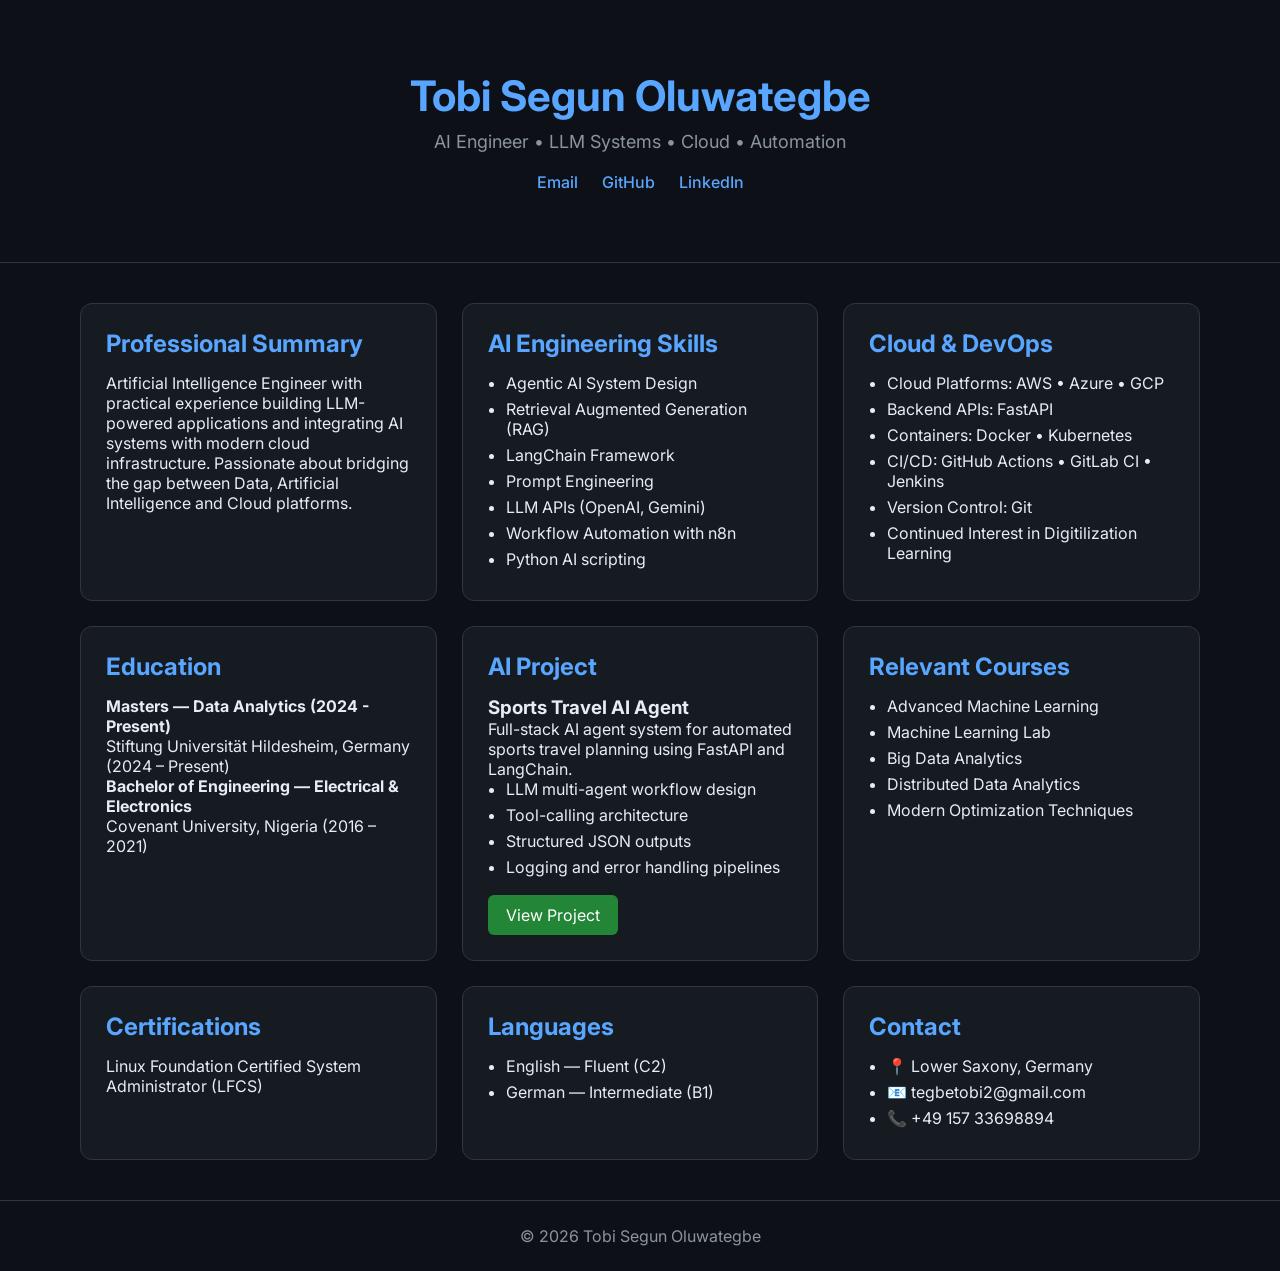
==== index.html @ 1c643de7 "Update index.html" ====
<!DOCTYPE html>
<html lang="en">

<head>
<meta charset="UTF-8">
<meta name="viewport" content="width=device-width, initial-scale=1.0">

<title>Tobi Segun Oluwategbe | AI Engineer</title>

<link rel="stylesheet" href="style.css">

<link href="https://fonts.googleapis.com/css2?family=Inter:wght@300;400;600;700&display=swap" rel="stylesheet">

</head>

<body>

<header class="hero">

<h1>Tobi Segun Oluwategbe</h1>

<p class="subtitle">
AI Engineer • LLM Systems • Cloud • Automation
</p>

<div class="hero-buttons">

<a href="mailto:tegbetobi2@gmail.com">Email</a>

<a href="https://github.com/tegbetobi">GitHub</a>

<a href="https://www.linkedin.com/in/tobi-segun-o-01893b1a3/">LinkedIn</a>

</div>

</header>

<main class="grid">

<section class="card">

<h2>Professional Summary</h2>

<p>
Artificial Intelligence Engineer with practical experience building
LLM-powered applications and integrating AI systems with modern
cloud infrastructure. Passionate about bridging the gap between
Data, Artificial Intelligence and Cloud platforms.
</p>

</section>

<section class="card">

<h2>AI Engineering Skills</h2>

<ul>

<li>Agentic AI System Design</li>

<li>Retrieval Augmented Generation (RAG)</li>

<li>LangChain Framework</li>

<li>Prompt Engineering</li>

<li>LLM APIs (OpenAI, Gemini)</li>

<li>Workflow Automation with n8n</li>

<li>Python AI scripting</li>

</ul>

</section>

<section class="card">

<h2>Cloud & DevOps</h2>

<ul>

<li>Cloud Platforms: AWS • Azure • GCP</li>

<li>Backend APIs: FastAPI</li>

<li>Containers: Docker • Kubernetes</li>

<li>CI/CD: GitHub Actions • GitLab CI • Jenkins</li>

<li>Version Control: Git</li>
  
<li>Continued Interest in Digitilization Learning</li>

</ul>

</section>

<section class="card">

<h2>Education</h2>

<p>

<strong>Masters — Data Analytics (2024 - Present)</strong><br>
Stiftung Universität Hildesheim, Germany (2024 – Present)

</p>

<p>

<strong>Bachelor of Engineering — Electrical & Electronics</strong><br>
Covenant University, Nigeria (2016 – 2021)

</p>

</section>

<section class="card">

<h2>AI Project</h2>

<h3>Sports Travel AI Agent</h3>

<p>

Full-stack AI agent system for automated sports travel planning using
FastAPI and LangChain.

</p>

<ul>

<li>LLM multi-agent workflow design</li>

<li>Tool-calling architecture</li>

<li>Structured JSON outputs</li>

<li>Logging and error handling pipelines</li>

</ul>

<a class="button"
href="https://github.com/tegbetobi/Sports_Travel_AI_Agent">

View Project

</a>

</section>

<section class="card">

<h2>Relevant Courses</h2>

<ul>

<li>Advanced Machine Learning</li>

<li>Machine Learning Lab</li>

<li>Big Data Analytics</li>

<li>Distributed Data Analytics</li>

<li>Modern Optimization Techniques</li>

</ul>

</section>

<section class="card">

<h2>Certifications</h2>

<p>

Linux Foundation Certified System Administrator (LFCS)

</p>

</section>

<section class="card">

<h2>Languages</h2>

<ul>

<li>English — Fluent (C2)</li>

<li>German — Intermediate (B1)</li>

</ul>

</section>

<section class="card">

<h2>Contact</h2>

<ul>

<li>📍 Lower Saxony, Germany</li>

<li>📧 tegbetobi2@gmail.com</li>

<li>📞 +49 157 33698894</li>

</ul>

</section>

</main>

<footer>

<p>© 2026 Tobi Segun Oluwategbe</p>

</footer>

</body>

</html>
---- style.css ----
*{
margin:0;
padding:0;
box-sizing:border-box;
}

body{
font-family:'Inter',sans-serif;
background:#0d1117;
color:#e6edf3;
}

/* HERO */

.hero{
text-align:center;
padding:70px 20px;
border-bottom:1px solid #30363d;
}

.hero h1{
font-size:42px;
color:#58a6ff;
margin-bottom:10px;
}

.subtitle{
color:#8b949e;
font-size:18px;
margin-bottom:20px;
}

.hero-buttons a{
margin:0 10px;
color:#58a6ff;
text-decoration:none;
font-weight:500;
}

/* GRID */

.grid{
display:grid;
grid-template-columns:repeat(auto-fit,minmax(300px,1fr));
gap:25px;
max-width:1200px;
margin:auto;
padding:40px;
}

/* CARDS */

.card{
background:#161b22;
padding:25px;
border-radius:12px;
border:1px solid #30363d;
transition:0.25s;
}

.card:hover{
transform:translateY(-6px);
box-shadow:0 12px 30px rgba(0,0,0,0.45);
}

h2{
color:#58a6ff;
margin-bottom:15px;
}

ul{
margin-left:18px;
}

li{
margin-bottom:6px;
}

/* BUTTON */

.button{
display:inline-block;
margin-top:12px;
padding:10px 18px;
background:#238636;
color:white;
border-radius:6px;
text-decoration:none;
}

.button:hover{
background:#2ea043;
}

footer{
text-align:center;
padding:25px;
border-top:1px solid #30363d;
color:#8b949e;
}
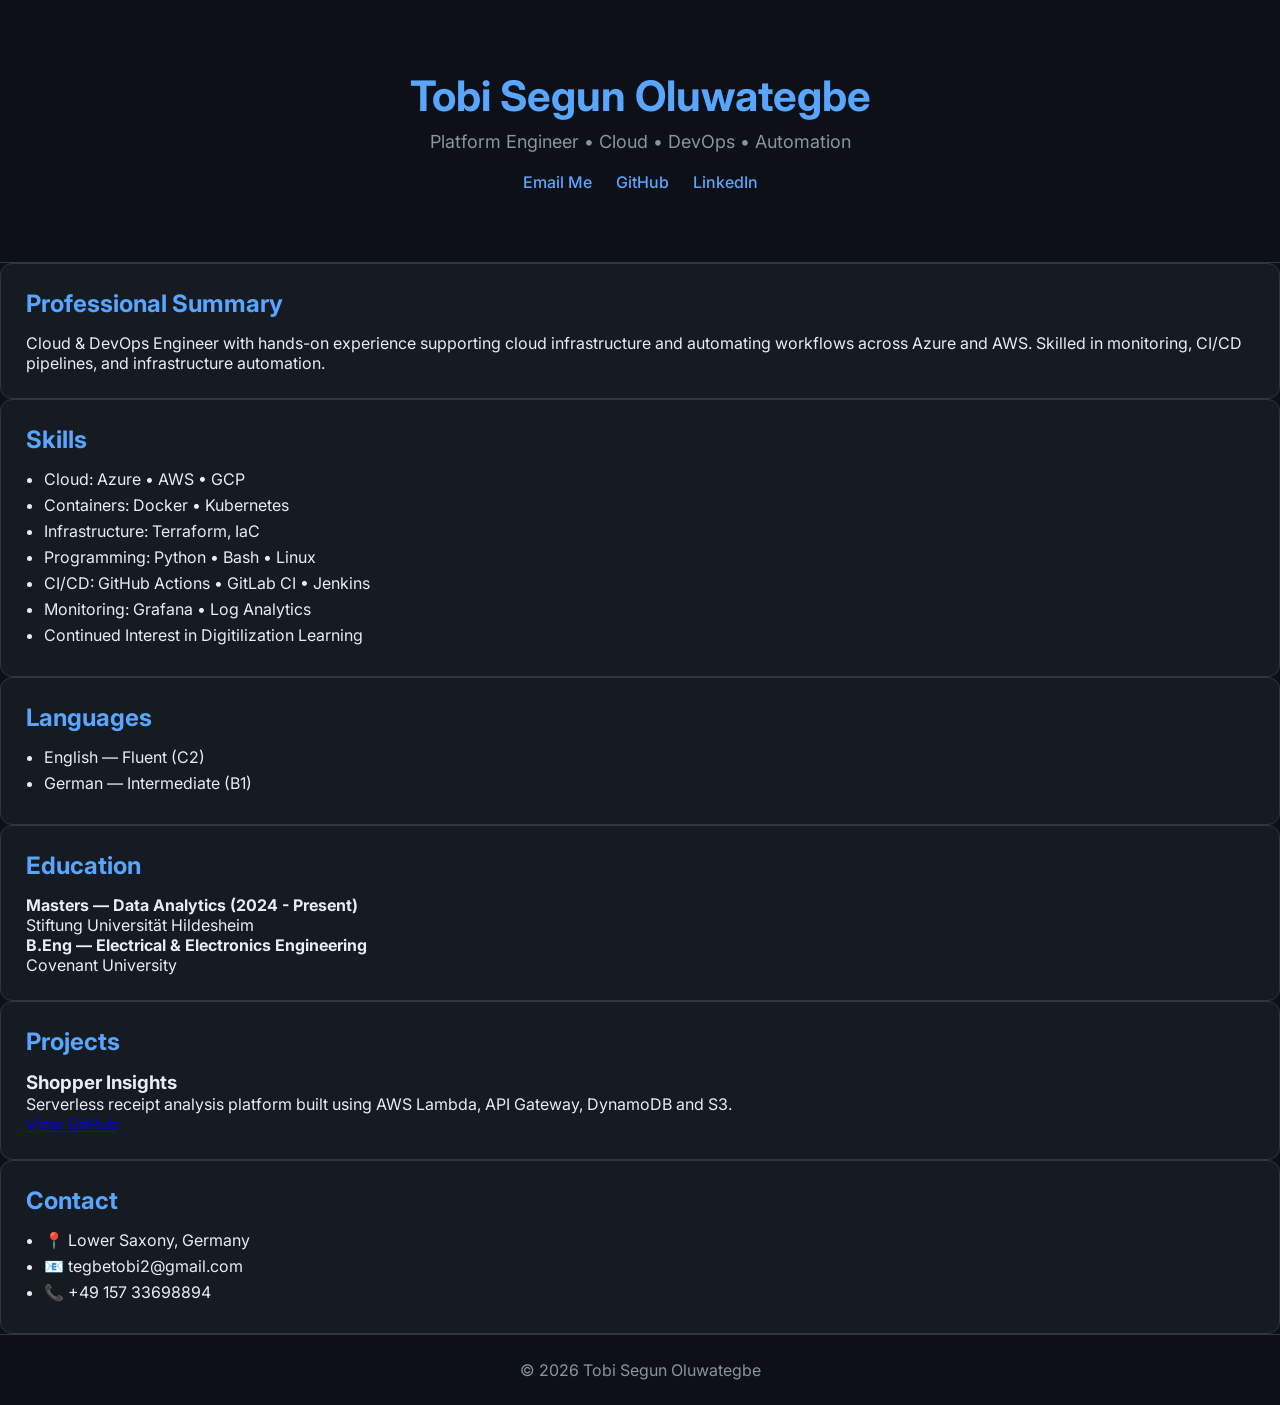
==== commit 247eea91: "Update index.html" ====
--- a/index.html
+++ b/index.html
@@ -4,223 +4,93 @@
 <head>
 <meta charset="UTF-8">
 <meta name="viewport" content="width=device-width, initial-scale=1.0">
+<title>Tobi Segun Oluwategbe | Platform Engineer</title>
 
-<title>Tobi Segun Oluwategbe | AI Engineer</title>
+<!-- Google Font -->
+<link href="https://fonts.googleapis.com/css2?family=Inter:wght@300;400;600;700&display=swap" rel="stylesheet">
 
+<!-- CSS -->
 <link rel="stylesheet" href="style.css">
-
-<link href="https://fonts.googleapis.com/css2?family=Inter:wght@300;400;600;700&display=swap" rel="stylesheet">
 
 </head>
 
 <body>
 
+<!-- HERO SECTION -->
 <header class="hero">
-
-<h1>Tobi Segun Oluwategbe</h1>
-
-<p class="subtitle">
-AI Engineer • LLM Systems • Cloud • Automation
-</p>
-
-<div class="hero-buttons">
-
-<a href="mailto:tegbetobi2@gmail.com">Email</a>
-
-<a href="https://github.com/tegbetobi">GitHub</a>
-
-<a href="https://www.linkedin.com/in/tobi-segun-o-01893b1a3/">LinkedIn</a>
-
-</div>
-
+  <div class="hero-content">
+    <h1>Tobi Segun Oluwategbe</h1>
+    <p class="subtitle">Platform Engineer • Cloud • DevOps • Automation</p>
+    <div class="hero-buttons">
+      <a href="mailto:tegbetobi2@gmail.com" class="btn">Email Me</a>
+      <a href="https://github.com/tegbetobi" class="btn">GitHub</a>
+      <a href="https://www.linkedin.com/in/tobi-segun-o-01893b1a3/" class="btn">LinkedIn</a>
+    </div>
+  </div>
 </header>
 
-<main class="grid">
+<!-- MAIN GRID -->
+<main class="grid-container">
 
-<section class="card">
+  <section class="card">
+    <h2>Professional Summary</h2>
+    <p>
+      Cloud & DevOps Engineer with hands-on experience supporting cloud infrastructure and
+      automating workflows across Azure and AWS. Skilled in monitoring, CI/CD pipelines, and infrastructure automation.
+    </p>
+  </section>
 
-<h2>Professional Summary</h2>
+  <section class="card">
+    <h2>Skills</h2>
+    <ul>
+      <li>Cloud: Azure • AWS • GCP</li>
+      <li>Containers: Docker • Kubernetes</li>
+      <li>Infrastructure: Terraform, IaC</li>
+      <li>Programming: Python • Bash • Linux</li>
+      <li>CI/CD: GitHub Actions • GitLab CI • Jenkins</li>
+      <li>Monitoring: Grafana • Log Analytics</li>
+      <li>Continued Interest in Digitilization Learning</li>
+    </ul>
+  </section>
 
-<p>
-Artificial Intelligence Engineer with practical experience building
-LLM-powered applications and integrating AI systems with modern
-cloud infrastructure. Passionate about bridging the gap between
-Data, Artificial Intelligence and Cloud platforms.
-</p>
+  <section class="card">
+    <h2>Languages</h2>
+    <ul>
+      <li>English — Fluent (C2)</li>
+      <li>German — Intermediate (B1)</li>
+    </ul>
+  </section>
 
-</section>
+  <section class="card">
+    <h2>Education</h2>
+    <p><strong>Masters — Data Analytics (2024 - Present)</strong><br>Stiftung Universität Hildesheim</p>
+    <p><strong>B.Eng — Electrical & Electronics Engineering</strong><br>Covenant University</p>
+  </section>
 
-<section class="card">
+  <section class="card">
+    <h2>Projects</h2>
+    <h3>Shopper Insights</h3>
+    <p>
+      Serverless receipt analysis platform built using AWS Lambda, API Gateway, DynamoDB and S3.
+    </p>
+    <a href="https://github.com/tegbetobi/ShopperInsights" class="btn small-btn">View GitHub</a>
+  </section>
 
-<h2>AI Engineering Skills</h2>
-
-<ul>
-
-<li>Agentic AI System Design</li>
-
-<li>Retrieval Augmented Generation (RAG)</li>
-
-<li>LangChain Framework</li>
-
-<li>Prompt Engineering</li>
-
-<li>LLM APIs (OpenAI, Gemini)</li>
-
-<li>Workflow Automation with n8n</li>
-
-<li>Python AI scripting</li>
-
-</ul>
-
-</section>
-
-<section class="card">
-
-<h2>Cloud & DevOps</h2>
-
-<ul>
-
-<li>Cloud Platforms: AWS • Azure • GCP</li>
-
-<li>Backend APIs: FastAPI</li>
-
-<li>Containers: Docker • Kubernetes</li>
-
-<li>CI/CD: GitHub Actions • GitLab CI • Jenkins</li>
-
-<li>Version Control: Git</li>
-  
-<li>Continued Interest in Digitilization Learning</li>
-
-</ul>
-
-</section>
-
-<section class="card">
-
-<h2>Education</h2>
-
-<p>
-
-<strong>Masters — Data Analytics (2024 - Present)</strong><br>
-Stiftung Universität Hildesheim, Germany (2024 – Present)
-
-</p>
-
-<p>
-
-<strong>Bachelor of Engineering — Electrical & Electronics</strong><br>
-Covenant University, Nigeria (2016 – 2021)
-
-</p>
-
-</section>
-
-<section class="card">
-
-<h2>AI Project</h2>
-
-<h3>Sports Travel AI Agent</h3>
-
-<p>
-
-Full-stack AI agent system for automated sports travel planning using
-FastAPI and LangChain.
-
-</p>
-
-<ul>
-
-<li>LLM multi-agent workflow design</li>
-
-<li>Tool-calling architecture</li>
-
-<li>Structured JSON outputs</li>
-
-<li>Logging and error handling pipelines</li>
-
-</ul>
-
-<a class="button"
-href="https://github.com/tegbetobi/Sports_Travel_AI_Agent">
-
-View Project
-
-</a>
-
-</section>
-
-<section class="card">
-
-<h2>Relevant Courses</h2>
-
-<ul>
-
-<li>Advanced Machine Learning</li>
-
-<li>Machine Learning Lab</li>
-
-<li>Big Data Analytics</li>
-
-<li>Distributed Data Analytics</li>
-
-<li>Modern Optimization Techniques</li>
-
-</ul>
-
-</section>
-
-<section class="card">
-
-<h2>Certifications</h2>
-
-<p>
-
-Linux Foundation Certified System Administrator (LFCS)
-
-</p>
-
-</section>
-
-<section class="card">
-
-<h2>Languages</h2>
-
-<ul>
-
-<li>English — Fluent (C2)</li>
-
-<li>German — Intermediate (B1)</li>
-
-</ul>
-
-</section>
-
-<section class="card">
-
-<h2>Contact</h2>
-
-<ul>
-
-<li>📍 Lower Saxony, Germany</li>
-
-<li>📧 tegbetobi2@gmail.com</li>
-
-<li>📞 +49 157 33698894</li>
-
-</ul>
-
-</section>
+  <section class="card">
+    <h2>Contact</h2>
+    <ul>
+      <li>📍 Lower Saxony, Germany</li>
+      <li>📧 tegbetobi2@gmail.com</li>
+      <li>📞 +49 157 33698894</li>
+    </ul>
+  </section>
 
 </main>
 
+<!-- FOOTER -->
 <footer>
-
-<p>© 2026 Tobi Segun Oluwategbe</p>
-
+  <p>© 2026 Tobi Segun Oluwategbe</p>
 </footer>
 
 </body>
-
 </html>
-
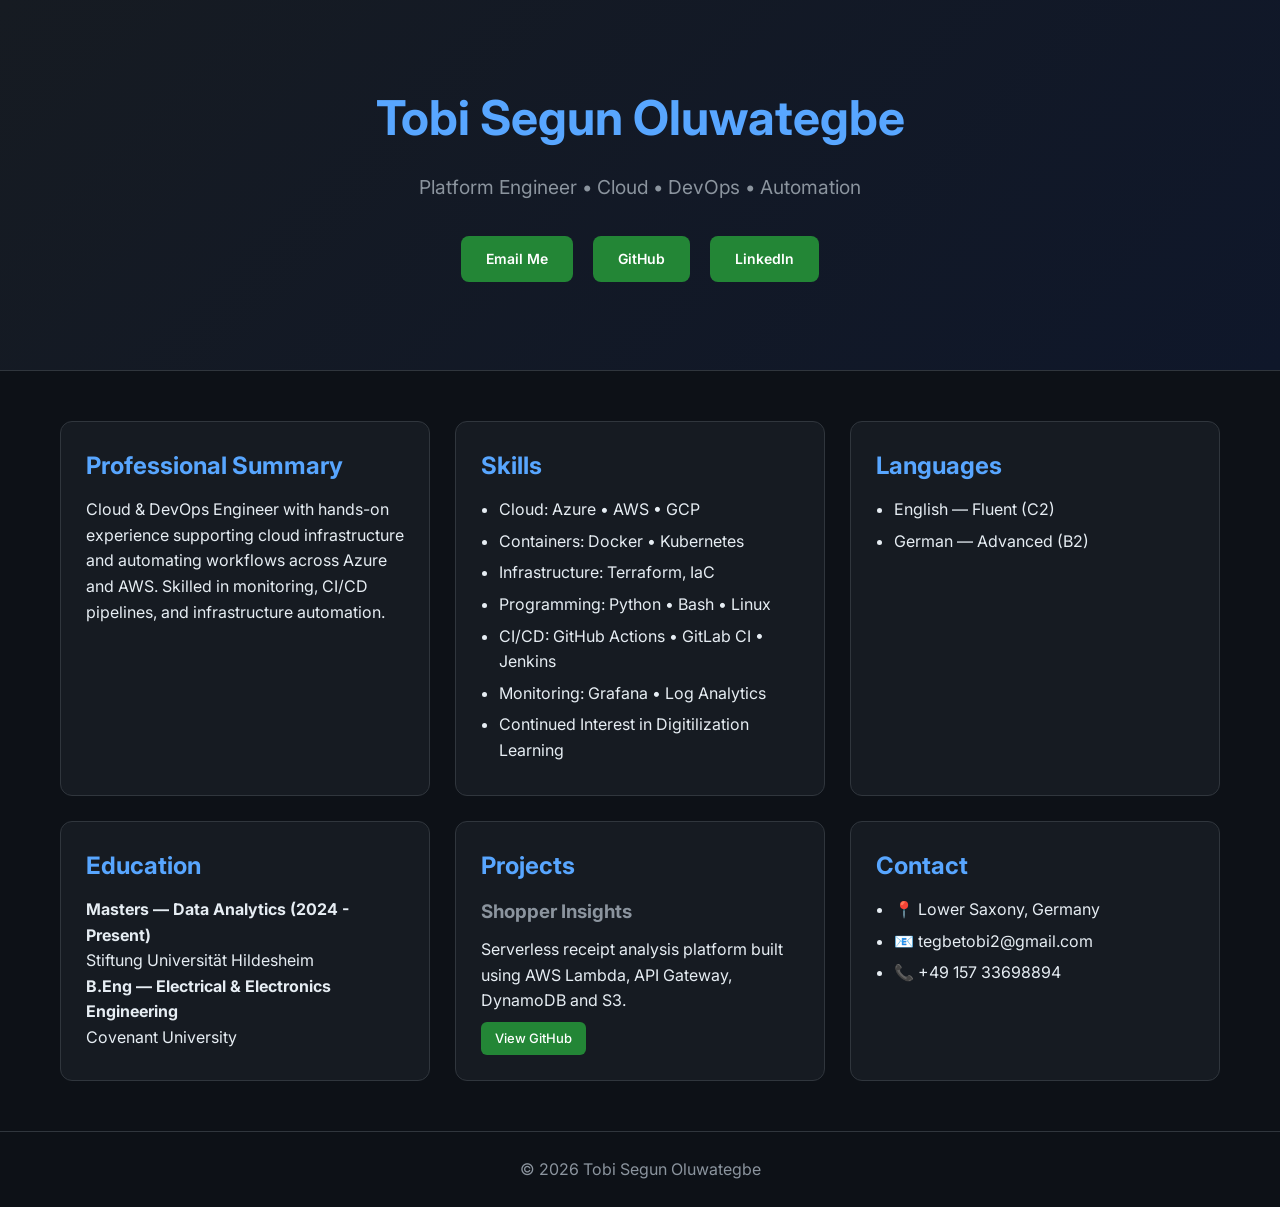
==== commit c5f976a4: "Update index.html" ====
--- a/index.html
+++ b/index.html
@@ -57,7 +57,7 @@
     <h2>Languages</h2>
     <ul>
       <li>English — Fluent (C2)</li>
-      <li>German — Intermediate (B1)</li>
+      <li>German — Advanced (B2)</li>
     </ul>
   </section>
 
@@ -94,3 +94,4 @@
 
 </body>
 </html>
+
--- a/style.css
+++ b/style.css
@@ -1,100 +1,134 @@
-*{
-margin:0;
-padding:0;
-box-sizing:border-box;
+/* GLOBAL */
+* {
+  margin: 0;
+  padding: 0;
+  box-sizing: border-box;
 }
 
-body{
-font-family:'Inter',sans-serif;
-background:#0d1117;
-color:#e6edf3;
+body {
+  font-family: 'Inter', sans-serif;
+  background: #0d1117;
+  color: #e6edf3;
+  line-height: 1.6;
 }
 
-/* HERO */
-
-.hero{
-text-align:center;
-padding:70px 20px;
-border-bottom:1px solid #30363d;
+/* HERO SECTION */
+.hero {
+  background: linear-gradient(135deg, #161b22, #0f172a);
+  padding: 80px 20px;
+  text-align: center;
+  border-bottom: 1px solid #30363d;
 }
 
-.hero h1{
-font-size:42px;
-color:#58a6ff;
-margin-bottom:10px;
+.hero h1 {
+  font-size: 3rem;
+  color: #58a6ff;
+  margin-bottom: 15px;
 }
 
-.subtitle{
-color:#8b949e;
-font-size:18px;
-margin-bottom:20px;
+.hero .subtitle {
+  font-size: 1.2rem;
+  color: #8b949e;
+  margin-bottom: 25px;
 }
 
-.hero-buttons a{
-margin:0 10px;
-color:#58a6ff;
-text-decoration:none;
-font-weight:500;
+.hero-buttons a {
+  display: inline-block;
+  margin: 8px;
+  padding: 12px 25px;
+  background: #238636;
+  color: white;
+  border-radius: 8px;
+  font-weight: 600;
+  text-decoration: none;
+  transition: 0.3s;
 }
 
-/* GRID */
-
-.grid{
-display:grid;
-grid-template-columns:repeat(auto-fit,minmax(300px,1fr));
-gap:25px;
-max-width:1200px;
-margin:auto;
-padding:40px;
+.hero-buttons a:hover {
+  background: #2ea043;
 }
 
-/* CARDS */
-
-.card{
-background:#161b22;
-padding:25px;
-border-radius:12px;
-border:1px solid #30363d;
-transition:0.25s;
+/* GRID LAYOUT */
+.grid-container {
+  display: grid;
+  grid-template-columns: repeat(auto-fit, minmax(320px, 1fr));
+  gap: 25px;
+  max-width: 1200px;
+  margin: 50px auto;
+  padding: 0 20px;
 }
 
-.card:hover{
-transform:translateY(-6px);
-box-shadow:0 12px 30px rgba(0,0,0,0.45);
+/* CARD */
+.card {
+  background: #161b22;
+  padding: 25px;
+  border-radius: 12px;
+  border: 1px solid #30363d;
+  transition: transform 0.25s, box-shadow 0.25s;
 }
 
-h2{
-color:#58a6ff;
-margin-bottom:15px;
+.card:hover {
+  transform: translateY(-6px);
+  box-shadow: 0 12px 30px rgba(0, 0, 0, 0.45);
 }
 
-ul{
-margin-left:18px;
+.card h2 {
+  color: #58a6ff;
+  margin-bottom: 12px;
+  font-size: 1.5rem;
 }
 
-li{
-margin-bottom:6px;
+.card h3 {
+  margin-bottom: 10px;
+  color: #8b949e;
+}
+
+.card ul {
+  margin-left: 18px;
+}
+
+.card li {
+  margin-bottom: 6px;
 }
 
 /* BUTTON */
-
-.button{
-display:inline-block;
-margin-top:12px;
-padding:10px 18px;
-background:#238636;
-color:white;
-border-radius:6px;
-text-decoration:none;
+.btn {
+  display: inline-block;
+  padding: 8px 16px;
+  background: #238636;
+  color: white;
+  border-radius: 6px;
+  text-decoration: none;
+  font-size: 14px;
+  font-weight: 500;
+  transition: 0.3s;
 }
 
-.button:hover{
-background:#2ea043;
+.btn:hover {
+  background: #2ea043;
 }
 
-footer{
-text-align:center;
-padding:25px;
-border-top:1px solid #30363d;
-color:#8b949e;
+.small-btn {
+  font-size: 13px;
+  padding: 6px 14px;
+  margin-top: 8px;
 }
+
+/* FOOTER */
+footer {
+  text-align: center;
+  padding: 25px;
+  border-top: 1px solid #30363d;
+  margin-top: 50px;
+  color: #8b949e;
+}
+
+/* RESPONSIVE TYPOGRAPHY */
+@media(max-width: 768px){
+  .hero h1{
+    font-size:2.4rem;
+  }
+  .hero .subtitle{
+    font-size:1rem;
+  }
+}
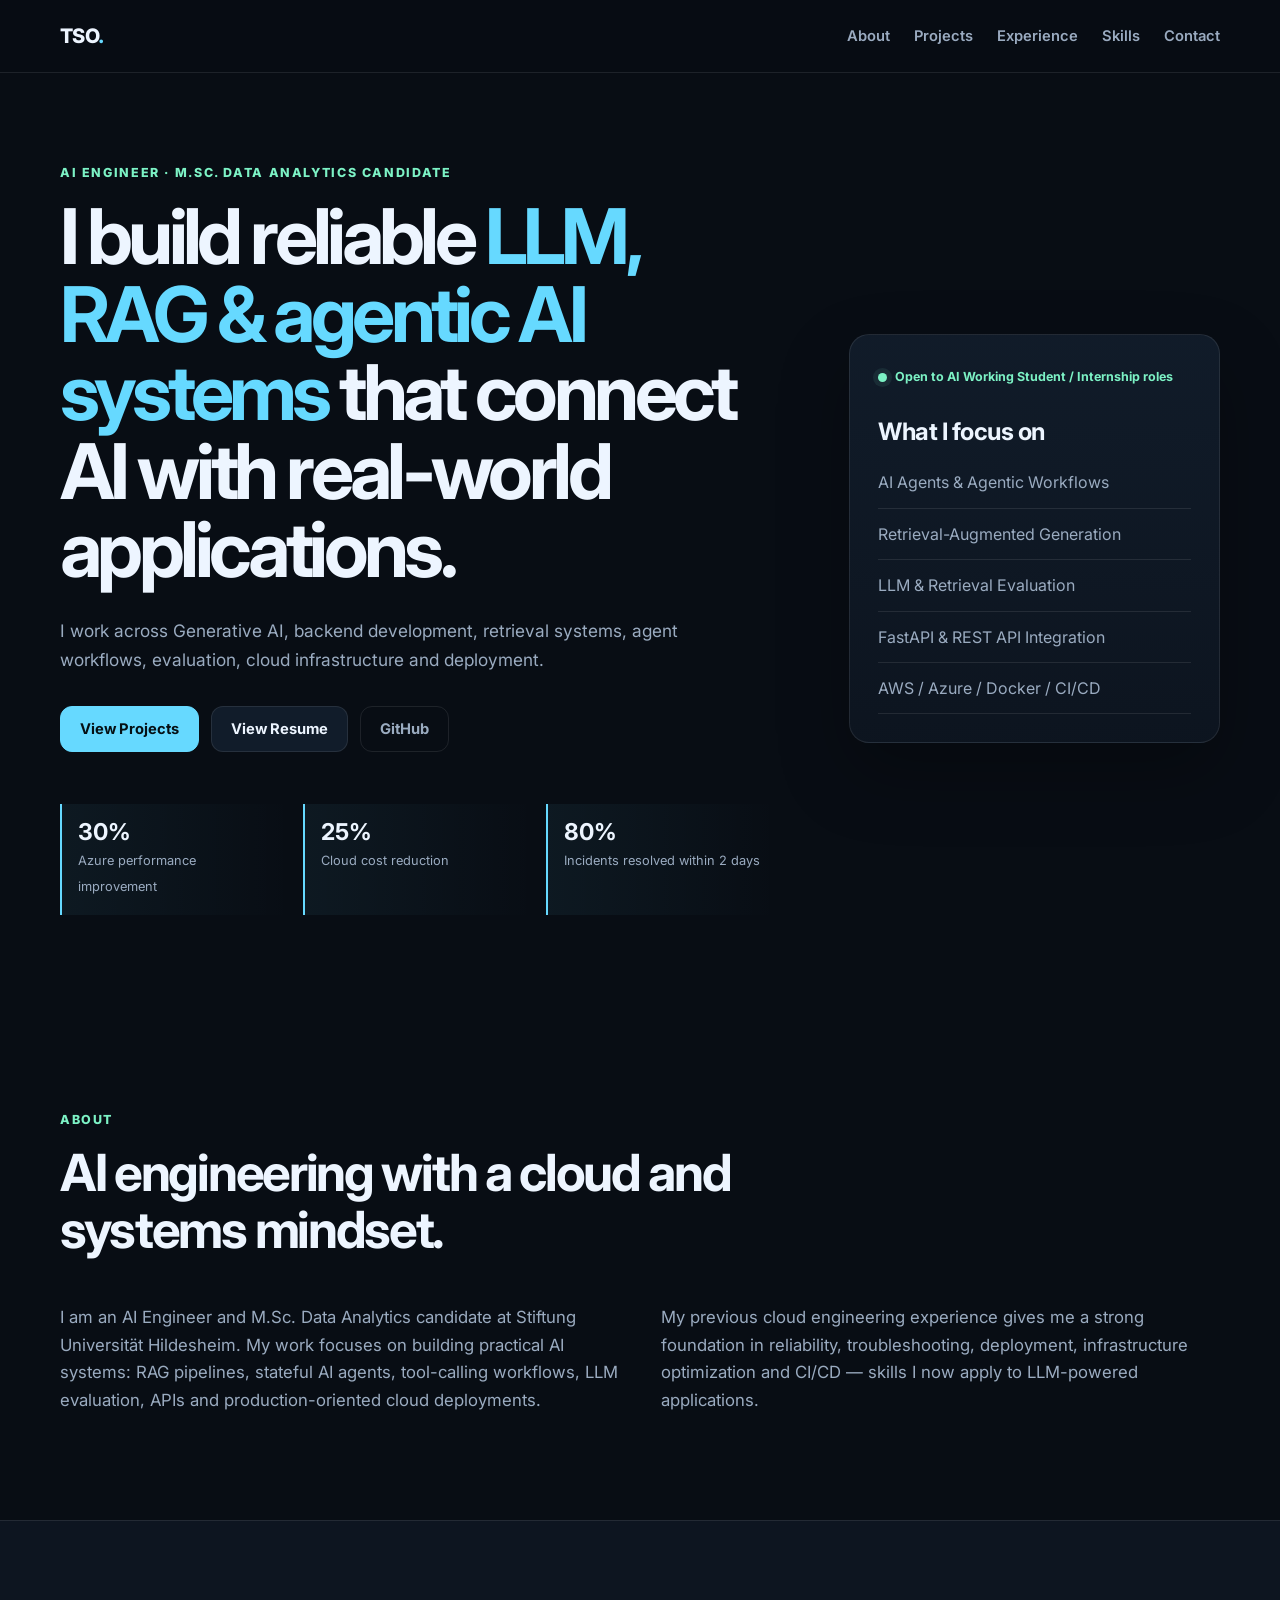
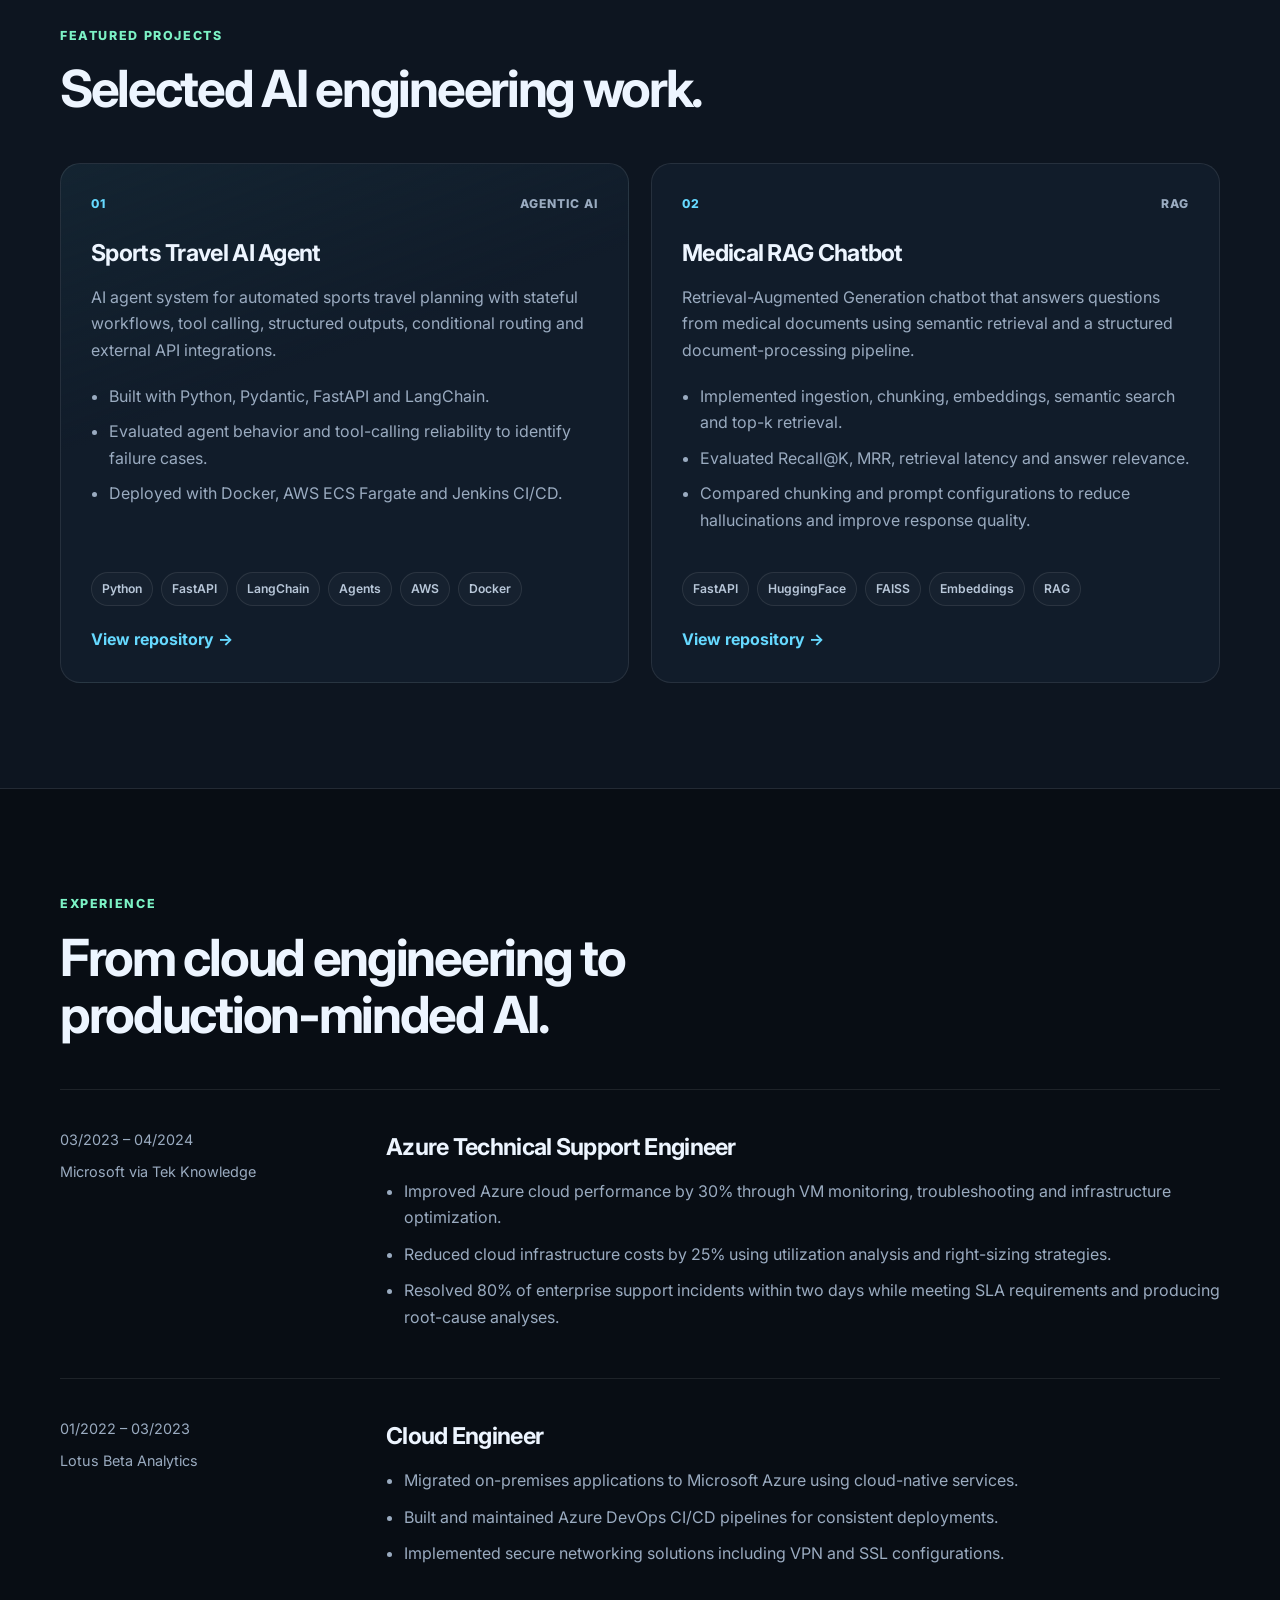
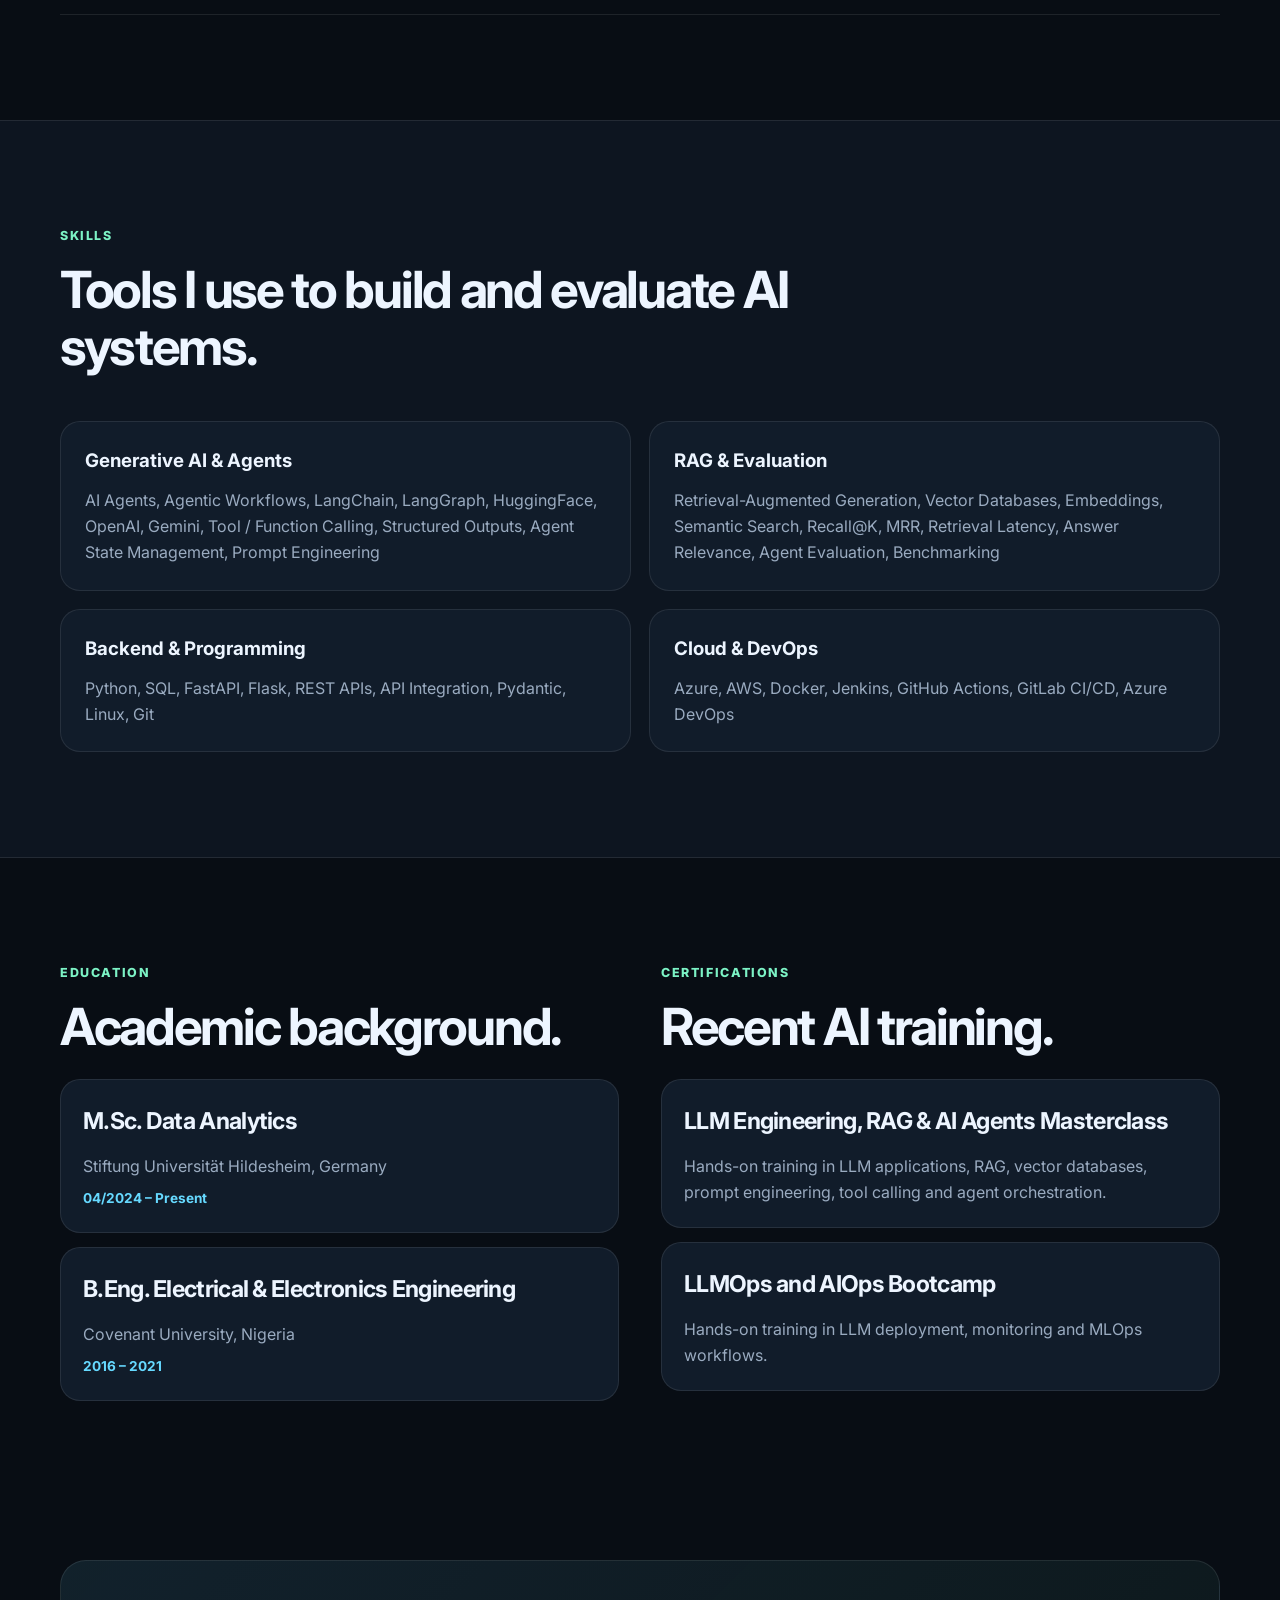
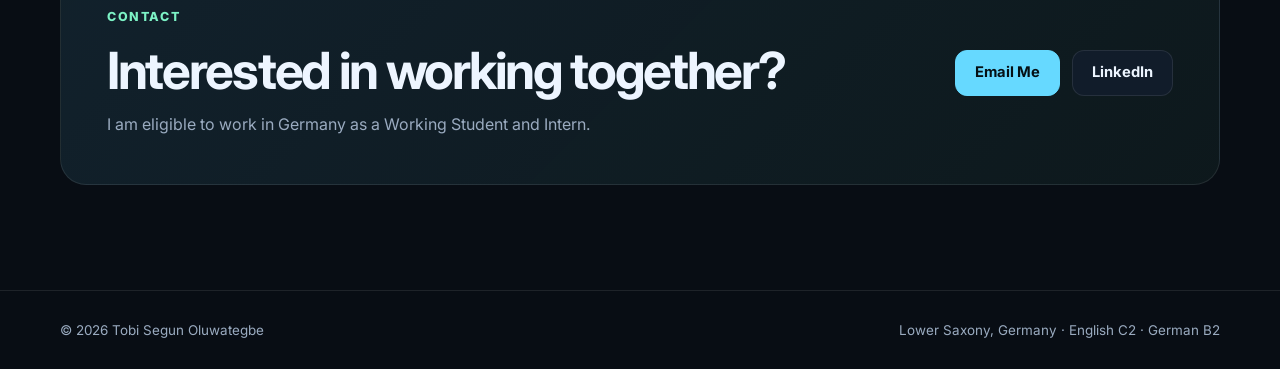
==== commit 39d8bf4f: "Add files via upload" ====
--- a/index.html
+++ b/index.html
@@ -1,97 +1,261 @@
-<!DOCTYPE html>
-<html lang="en">
-
-<head>
-<meta charset="UTF-8">
-<meta name="viewport" content="width=device-width, initial-scale=1.0">
-<title>Tobi Segun Oluwategbe | Platform Engineer</title>
-
-<!-- Google Font -->
-<link href="https://fonts.googleapis.com/css2?family=Inter:wght@300;400;600;700&display=swap" rel="stylesheet">
-
-<!-- CSS -->
-<link rel="stylesheet" href="style.css">
-
-</head>
-
-<body>
-
-<!-- HERO SECTION -->
-<header class="hero">
-  <div class="hero-content">
-    <h1>Tobi Segun Oluwategbe</h1>
-    <p class="subtitle">Platform Engineer • Cloud • DevOps • Automation</p>
-    <div class="hero-buttons">
-      <a href="mailto:tegbetobi2@gmail.com" class="btn">Email Me</a>
-      <a href="https://github.com/tegbetobi" class="btn">GitHub</a>
-      <a href="https://www.linkedin.com/in/tobi-segun-o-01893b1a3/" class="btn">LinkedIn</a>
-    </div>
-  </div>
-</header>
-
-<!-- MAIN GRID -->
-<main class="grid-container">
-
-  <section class="card">
-    <h2>Professional Summary</h2>
-    <p>
-      Cloud & DevOps Engineer with hands-on experience supporting cloud infrastructure and
-      automating workflows across Azure and AWS. Skilled in monitoring, CI/CD pipelines, and infrastructure automation.
-    </p>
-  </section>
-
-  <section class="card">
-    <h2>Skills</h2>
-    <ul>
-      <li>Cloud: Azure • AWS • GCP</li>
-      <li>Containers: Docker • Kubernetes</li>
-      <li>Infrastructure: Terraform, IaC</li>
-      <li>Programming: Python • Bash • Linux</li>
-      <li>CI/CD: GitHub Actions • GitLab CI • Jenkins</li>
-      <li>Monitoring: Grafana • Log Analytics</li>
-      <li>Continued Interest in Digitilization Learning</li>
-    </ul>
-  </section>
-
-  <section class="card">
-    <h2>Languages</h2>
-    <ul>
-      <li>English — Fluent (C2)</li>
-      <li>German — Advanced (B2)</li>
-    </ul>
-  </section>
-
-  <section class="card">
-    <h2>Education</h2>
-    <p><strong>Masters — Data Analytics (2024 - Present)</strong><br>Stiftung Universität Hildesheim</p>
-    <p><strong>B.Eng — Electrical & Electronics Engineering</strong><br>Covenant University</p>
-  </section>
-
-  <section class="card">
-    <h2>Projects</h2>
-    <h3>Shopper Insights</h3>
-    <p>
-      Serverless receipt analysis platform built using AWS Lambda, API Gateway, DynamoDB and S3.
-    </p>
-    <a href="https://github.com/tegbetobi/ShopperInsights" class="btn small-btn">View GitHub</a>
-  </section>
-
-  <section class="card">
-    <h2>Contact</h2>
-    <ul>
-      <li>📍 Lower Saxony, Germany</li>
-      <li>📧 tegbetobi2@gmail.com</li>
-      <li>📞 +49 157 33698894</li>
-    </ul>
-  </section>
-
-</main>
-
-<!-- FOOTER -->
-<footer>
-  <p>© 2026 Tobi Segun Oluwategbe</p>
-</footer>
-
-</body>
-</html>
-
+<!DOCTYPE html>
+<html lang="en">
+<head>
+  <meta charset="UTF-8" />
+  <meta name="viewport" content="width=device-width, initial-scale=1.0" />
+  <meta name="description" content="Portfolio of Tobi Segun Oluwategbe — AI Engineer and M.Sc. Data Analytics candidate building RAG, AI agents, and cloud-native AI systems." />
+  <title>Tobi Segun Oluwategbe | AI Engineer</title>
+
+  <link rel="preconnect" href="https://fonts.googleapis.com">
+  <link rel="preconnect" href="https://fonts.gstatic.com" crossorigin>
+  <link href="https://fonts.googleapis.com/css2?family=Inter:wght@400;500;600;700;800&display=swap" rel="stylesheet">
+  <link rel="stylesheet" href="style.css" />
+</head>
+<body>
+  <header class="site-header">
+    <nav class="nav container" aria-label="Main navigation">
+      <a class="brand" href="#top">TSO<span>.</span></a>
+      <div class="nav-links">
+        <a href="#about">About</a>
+        <a href="#projects">Projects</a>
+        <a href="#experience">Experience</a>
+        <a href="#skills">Skills</a>
+        <a href="#contact">Contact</a>
+      </div>
+    </nav>
+  </header>
+
+  <main id="top">
+    <section class="hero container">
+      <div class="hero-copy">
+        <p class="eyebrow">AI ENGINEER · M.SC. DATA ANALYTICS CANDIDATE</p>
+        <h1>I build reliable <span>LLM, RAG & agentic AI systems</span> that connect AI with real-world applications.</h1>
+        <p class="hero-text">
+          I work across Generative AI, backend development, retrieval systems, agent workflows,
+          evaluation, cloud infrastructure and deployment.
+        </p>
+
+        <div class="hero-actions">
+          <a class="btn primary" href="#projects">View Projects</a>
+          <a class="btn secondary" href="resume.pdf" target="_blank" rel="noopener">View Resume</a>
+          <a class="btn ghost" href="https://github.com/tegbetobi" target="_blank" rel="noopener">GitHub</a>
+        </div>
+
+        <div class="quick-stats" aria-label="Key achievements">
+          <div><strong>30%</strong><span>Azure performance improvement</span></div>
+          <div><strong>25%</strong><span>Cloud cost reduction</span></div>
+          <div><strong>80%</strong><span>Incidents resolved within 2 days</span></div>
+        </div>
+      </div>
+
+      <aside class="hero-panel" aria-label="Profile highlights">
+        <div class="status"><span class="status-dot"></span> Open to AI Working Student / Internship roles</div>
+        <h2>What I focus on</h2>
+        <ul>
+          <li>AI Agents & Agentic Workflows</li>
+          <li>Retrieval-Augmented Generation</li>
+          <li>LLM & Retrieval Evaluation</li>
+          <li>FastAPI & REST API Integration</li>
+          <li>AWS / Azure / Docker / CI/CD</li>
+        </ul>
+      </aside>
+    </section>
+
+    <section id="about" class="section container">
+      <div class="section-heading">
+        <p class="eyebrow">ABOUT</p>
+        <h2>AI engineering with a cloud and systems mindset.</h2>
+      </div>
+      <div class="about-grid">
+        <p>
+          I am an AI Engineer and M.Sc. Data Analytics candidate at Stiftung Universität Hildesheim.
+          My work focuses on building practical AI systems: RAG pipelines, stateful AI agents,
+          tool-calling workflows, LLM evaluation, APIs and production-oriented cloud deployments.
+        </p>
+        <p>
+          My previous cloud engineering experience gives me a strong foundation in reliability,
+          troubleshooting, deployment, infrastructure optimization and CI/CD — skills I now apply
+          to LLM-powered applications.
+        </p>
+      </div>
+    </section>
+
+    <section id="projects" class="section section-muted">
+      <div class="container">
+        <div class="section-heading">
+          <p class="eyebrow">FEATURED PROJECTS</p>
+          <h2>Selected AI engineering work.</h2>
+        </div>
+
+        <div class="project-grid">
+          <article class="project-card featured">
+            <div class="project-topline">
+              <span class="project-number">01</span>
+              <span class="project-type">Agentic AI</span>
+            </div>
+            <h3>Sports Travel AI Agent</h3>
+            <p>
+              AI agent system for automated sports travel planning with stateful workflows,
+              tool calling, structured outputs, conditional routing and external API integrations.
+            </p>
+            <ul class="project-points">
+              <li>Built with Python, Pydantic, FastAPI and LangChain.</li>
+              <li>Evaluated agent behavior and tool-calling reliability to identify failure cases.</li>
+              <li>Deployed with Docker, AWS ECS Fargate and Jenkins CI/CD.</li>
+            </ul>
+            <div class="tech-list">
+              <span>Python</span><span>FastAPI</span><span>LangChain</span><span>Agents</span><span>AWS</span><span>Docker</span>
+            </div>
+            <a class="text-link" href="https://github.com/tegbetobi/Sports_Travel_AI_Agent" target="_blank" rel="noopener">View repository →</a>
+          </article>
+
+          <article class="project-card">
+            <div class="project-topline">
+              <span class="project-number">02</span>
+              <span class="project-type">RAG</span>
+            </div>
+            <h3>Medical RAG Chatbot</h3>
+            <p>
+              Retrieval-Augmented Generation chatbot that answers questions from medical documents
+              using semantic retrieval and a structured document-processing pipeline.
+            </p>
+            <ul class="project-points">
+              <li>Implemented ingestion, chunking, embeddings, semantic search and top-k retrieval.</li>
+              <li>Evaluated Recall@K, MRR, retrieval latency and answer relevance.</li>
+              <li>Compared chunking and prompt configurations to reduce hallucinations and improve response quality.</li>
+            </ul>
+            <div class="tech-list">
+              <span>FastAPI</span><span>HuggingFace</span><span>FAISS</span><span>Embeddings</span><span>RAG</span>
+            </div>
+            <a class="text-link" href="https://github.com/tegbetobi/RAG_Chatbot" target="_blank" rel="noopener">View repository →</a>
+          </article>
+        </div>
+      </div>
+    </section>
+
+    <section id="experience" class="section container">
+      <div class="section-heading">
+        <p class="eyebrow">EXPERIENCE</p>
+        <h2>From cloud engineering to production-minded AI.</h2>
+      </div>
+
+      <div class="timeline">
+        <article class="timeline-item">
+          <div class="timeline-meta">
+            <span>03/2023 – 04/2024</span>
+            <span>Microsoft via Tek Knowledge</span>
+          </div>
+          <div class="timeline-content">
+            <h3>Azure Technical Support Engineer</h3>
+            <ul>
+              <li>Improved Azure cloud performance by 30% through VM monitoring, troubleshooting and infrastructure optimization.</li>
+              <li>Reduced cloud infrastructure costs by 25% using utilization analysis and right-sizing strategies.</li>
+              <li>Resolved 80% of enterprise support incidents within two days while meeting SLA requirements and producing root-cause analyses.</li>
+            </ul>
+          </div>
+        </article>
+
+        <article class="timeline-item">
+          <div class="timeline-meta">
+            <span>01/2022 – 03/2023</span>
+            <span>Lotus Beta Analytics</span>
+          </div>
+          <div class="timeline-content">
+            <h3>Cloud Engineer</h3>
+            <ul>
+              <li>Migrated on-premises applications to Microsoft Azure using cloud-native services.</li>
+              <li>Built and maintained Azure DevOps CI/CD pipelines for consistent deployments.</li>
+              <li>Implemented secure networking solutions including VPN and SSL configurations.</li>
+            </ul>
+          </div>
+        </article>
+      </div>
+    </section>
+
+    <section id="skills" class="section section-muted">
+      <div class="container">
+        <div class="section-heading">
+          <p class="eyebrow">SKILLS</p>
+          <h2>Tools I use to build and evaluate AI systems.</h2>
+        </div>
+
+        <div class="skills-grid">
+          <div class="skill-card">
+            <h3>Generative AI & Agents</h3>
+            <p>AI Agents, Agentic Workflows, LangChain, LangGraph, HuggingFace, OpenAI, Gemini, Tool / Function Calling, Structured Outputs, Agent State Management, Prompt Engineering</p>
+          </div>
+          <div class="skill-card">
+            <h3>RAG & Evaluation</h3>
+            <p>Retrieval-Augmented Generation, Vector Databases, Embeddings, Semantic Search, Recall@K, MRR, Retrieval Latency, Answer Relevance, Agent Evaluation, Benchmarking</p>
+          </div>
+          <div class="skill-card">
+            <h3>Backend & Programming</h3>
+            <p>Python, SQL, FastAPI, Flask, REST APIs, API Integration, Pydantic, Linux, Git</p>
+          </div>
+          <div class="skill-card">
+            <h3>Cloud & DevOps</h3>
+            <p>Azure, AWS, Docker, Jenkins, GitHub Actions, GitLab CI/CD, Azure DevOps</p>
+          </div>
+        </div>
+      </div>
+    </section>
+
+    <section class="section container">
+      <div class="split-grid">
+        <div>
+          <div class="section-heading compact">
+            <p class="eyebrow">EDUCATION</p>
+            <h2>Academic background.</h2>
+          </div>
+          <div class="info-card">
+            <h3>M.Sc. Data Analytics</h3>
+            <p>Stiftung Universität Hildesheim, Germany</p>
+            <span>04/2024 – Present</span>
+          </div>
+          <div class="info-card">
+            <h3>B.Eng. Electrical & Electronics Engineering</h3>
+            <p>Covenant University, Nigeria</p>
+            <span>2016 – 2021</span>
+          </div>
+        </div>
+
+        <div>
+          <div class="section-heading compact">
+            <p class="eyebrow">CERTIFICATIONS</p>
+            <h2>Recent AI training.</h2>
+          </div>
+          <div class="info-card">
+            <h3>LLM Engineering, RAG & AI Agents Masterclass</h3>
+            <p>Hands-on training in LLM applications, RAG, vector databases, prompt engineering, tool calling and agent orchestration.</p>
+          </div>
+          <div class="info-card">
+            <h3>LLMOps and AIOps Bootcamp</h3>
+            <p>Hands-on training in LLM deployment, monitoring and MLOps workflows.</p>
+          </div>
+        </div>
+      </div>
+    </section>
+
+    <section id="contact" class="section contact-section">
+      <div class="container contact-card">
+        <div>
+          <p class="eyebrow">CONTACT</p>
+          <h2>Interested in working together?</h2>
+          <p>I am eligible to work in Germany as a Working Student and Intern.</p>
+        </div>
+        <div class="contact-actions">
+          <a class="btn primary" href="mailto:tegbetobi2@gmail.com">Email Me</a>
+          <a class="btn secondary" href="https://www.linkedin.com/in/tobi-segun-o-01893b1a3/" target="_blank" rel="noopener">LinkedIn</a>
+        </div>
+      </div>
+    </section>
+  </main>
+
+  <footer>
+    <div class="container footer-inner">
+      <p>© 2026 Tobi Segun Oluwategbe</p>
+      <p>Lower Saxony, Germany · English C2 · German B2</p>
+    </div>
+  </footer>
+</body>
+</html>
--- a/style.css
+++ b/style.css
@@ -1,134 +1,514 @@
-/* GLOBAL */
-* {
-  margin: 0;
-  padding: 0;
-  box-sizing: border-box;
-}
-
-body {
-  font-family: 'Inter', sans-serif;
-  background: #0d1117;
-  color: #e6edf3;
-  line-height: 1.6;
-}
-
-/* HERO SECTION */
-.hero {
-  background: linear-gradient(135deg, #161b22, #0f172a);
-  padding: 80px 20px;
-  text-align: center;
-  border-bottom: 1px solid #30363d;
-}
-
-.hero h1 {
-  font-size: 3rem;
-  color: #58a6ff;
-  margin-bottom: 15px;
-}
-
-.hero .subtitle {
-  font-size: 1.2rem;
-  color: #8b949e;
-  margin-bottom: 25px;
-}
-
-.hero-buttons a {
-  display: inline-block;
-  margin: 8px;
-  padding: 12px 25px;
-  background: #238636;
-  color: white;
-  border-radius: 8px;
-  font-weight: 600;
-  text-decoration: none;
-  transition: 0.3s;
-}
-
-.hero-buttons a:hover {
-  background: #2ea043;
-}
-
-/* GRID LAYOUT */
-.grid-container {
-  display: grid;
-  grid-template-columns: repeat(auto-fit, minmax(320px, 1fr));
-  gap: 25px;
-  max-width: 1200px;
-  margin: 50px auto;
-  padding: 0 20px;
-}
-
-/* CARD */
-.card {
-  background: #161b22;
-  padding: 25px;
-  border-radius: 12px;
-  border: 1px solid #30363d;
-  transition: transform 0.25s, box-shadow 0.25s;
-}
-
-.card:hover {
-  transform: translateY(-6px);
-  box-shadow: 0 12px 30px rgba(0, 0, 0, 0.45);
-}
-
-.card h2 {
-  color: #58a6ff;
-  margin-bottom: 12px;
-  font-size: 1.5rem;
-}
-
-.card h3 {
-  margin-bottom: 10px;
-  color: #8b949e;
-}
-
-.card ul {
-  margin-left: 18px;
-}
-
-.card li {
-  margin-bottom: 6px;
-}
-
-/* BUTTON */
-.btn {
-  display: inline-block;
-  padding: 8px 16px;
-  background: #238636;
-  color: white;
-  border-radius: 6px;
-  text-decoration: none;
-  font-size: 14px;
-  font-weight: 500;
-  transition: 0.3s;
-}
-
-.btn:hover {
-  background: #2ea043;
-}
-
-.small-btn {
-  font-size: 13px;
-  padding: 6px 14px;
-  margin-top: 8px;
-}
-
-/* FOOTER */
-footer {
-  text-align: center;
-  padding: 25px;
-  border-top: 1px solid #30363d;
-  margin-top: 50px;
-  color: #8b949e;
-}
-
-/* RESPONSIVE TYPOGRAPHY */
-@media(max-width: 768px){
-  .hero h1{
-    font-size:2.4rem;
-  }
-  .hero .subtitle{
-    font-size:1rem;
-  }
-}
+:root {
+  --bg: #080d14;
+  --surface: #0d1520;
+  --surface-2: #111c2a;
+  --border: rgba(255, 255, 255, 0.09);
+  --text: #edf5ff;
+  --muted: #9aabc0;
+  --accent: #66d9ff;
+  --accent-2: #7cf2c5;
+  --max: 1160px;
+  --radius: 20px;
+}
+
+* {
+  box-sizing: border-box;
+  margin: 0;
+  padding: 0;
+}
+
+html {
+  scroll-behavior: smooth;
+}
+
+body {
+  font-family: "Inter", sans-serif;
+  background: var(--bg);
+  color: var(--text);
+  line-height: 1.65;
+}
+
+a {
+  color: inherit;
+}
+
+.container {
+  width: min(var(--max), calc(100% - 40px));
+  margin: 0 auto;
+}
+
+.site-header {
+  position: sticky;
+  top: 0;
+  z-index: 100;
+  background: rgba(8, 13, 20, 0.82);
+  border-bottom: 1px solid var(--border);
+  backdrop-filter: blur(16px);
+}
+
+.nav {
+  min-height: 72px;
+  display: flex;
+  align-items: center;
+  justify-content: space-between;
+  gap: 24px;
+}
+
+.brand {
+  font-weight: 800;
+  font-size: 1.25rem;
+  text-decoration: none;
+  letter-spacing: -0.03em;
+}
+
+.brand span,
+.hero h1 span {
+  color: var(--accent);
+}
+
+.nav-links {
+  display: flex;
+  align-items: center;
+  gap: 24px;
+}
+
+.nav-links a {
+  text-decoration: none;
+  color: var(--muted);
+  font-size: 0.92rem;
+  font-weight: 600;
+}
+
+.nav-links a:hover {
+  color: var(--text);
+}
+
+.hero {
+  min-height: calc(100vh - 72px);
+  display: grid;
+  grid-template-columns: 1.45fr 0.75fr;
+  align-items: center;
+  gap: 72px;
+  padding-top: 90px;
+  padding-bottom: 90px;
+}
+
+.eyebrow {
+  color: var(--accent-2);
+  font-size: 0.78rem;
+  font-weight: 800;
+  letter-spacing: 0.13em;
+  margin-bottom: 14px;
+}
+
+.hero h1 {
+  font-size: clamp(2.8rem, 6vw, 5.4rem);
+  line-height: 1.02;
+  letter-spacing: -0.06em;
+  max-width: 950px;
+}
+
+.hero-text {
+  max-width: 700px;
+  margin: 28px 0 32px;
+  color: var(--muted);
+  font-size: 1.08rem;
+}
+
+.hero-actions,
+.contact-actions {
+  display: flex;
+  flex-wrap: wrap;
+  gap: 12px;
+}
+
+.btn {
+  display: inline-flex;
+  align-items: center;
+  justify-content: center;
+  min-height: 46px;
+  padding: 0 19px;
+  border-radius: 12px;
+  border: 1px solid var(--border);
+  text-decoration: none;
+  font-weight: 700;
+  font-size: 0.92rem;
+  transition: transform .2s ease, border-color .2s ease, background .2s ease;
+}
+
+.btn:hover {
+  transform: translateY(-2px);
+}
+
+.btn.primary {
+  color: #051014;
+  background: var(--accent);
+  border-color: var(--accent);
+}
+
+.btn.secondary {
+  background: var(--surface-2);
+}
+
+.btn.ghost {
+  color: var(--muted);
+}
+
+.quick-stats {
+  display: grid;
+  grid-template-columns: repeat(3, 1fr);
+  gap: 12px;
+  margin-top: 52px;
+  max-width: 760px;
+}
+
+.quick-stats div {
+  padding: 16px;
+  border-left: 2px solid var(--accent);
+  background: linear-gradient(90deg, rgba(102, 217, 255, .06), transparent);
+}
+
+.quick-stats strong {
+  display: block;
+  font-size: 1.45rem;
+  line-height: 1.1;
+}
+
+.quick-stats span {
+  color: var(--muted);
+  font-size: 0.8rem;
+}
+
+.hero-panel {
+  background: linear-gradient(180deg, rgba(17, 28, 42, .98), rgba(13, 21, 32, .98));
+  border: 1px solid var(--border);
+  border-radius: var(--radius);
+  padding: 28px;
+  box-shadow: 0 30px 70px rgba(0,0,0,.25);
+}
+
+.status {
+  display: inline-flex;
+  align-items: center;
+  gap: 8px;
+  color: var(--accent-2);
+  font-size: 0.78rem;
+  font-weight: 700;
+  margin-bottom: 24px;
+}
+
+.status-dot {
+  width: 9px;
+  height: 9px;
+  border-radius: 50%;
+  background: var(--accent-2);
+  box-shadow: 0 0 0 5px rgba(124,242,197,.08);
+}
+
+.hero-panel h2 {
+  margin-bottom: 18px;
+  letter-spacing: -0.02em;
+}
+
+.hero-panel ul {
+  list-style: none;
+  display: grid;
+  gap: 12px;
+}
+
+.hero-panel li {
+  color: var(--muted);
+  padding-bottom: 12px;
+  border-bottom: 1px solid var(--border);
+}
+
+.section {
+  padding: 105px 0;
+}
+
+.section-muted {
+  background: var(--surface);
+  border-top: 1px solid var(--border);
+  border-bottom: 1px solid var(--border);
+}
+
+.section-heading {
+  max-width: 740px;
+  margin-bottom: 45px;
+}
+
+.section-heading.compact {
+  margin-bottom: 24px;
+}
+
+.section-heading h2,
+.contact-card h2 {
+  font-size: clamp(2rem, 4vw, 3.2rem);
+  line-height: 1.12;
+  letter-spacing: -0.045em;
+}
+
+.about-grid,
+.split-grid {
+  display: grid;
+  grid-template-columns: 1fr 1fr;
+  gap: 42px;
+}
+
+.about-grid p {
+  color: var(--muted);
+  font-size: 1.05rem;
+}
+
+.project-grid {
+  display: grid;
+  grid-template-columns: 1fr 1fr;
+  gap: 22px;
+}
+
+.project-card,
+.skill-card,
+.info-card {
+  background: var(--surface-2);
+  border: 1px solid var(--border);
+  border-radius: var(--radius);
+}
+
+.project-card {
+  padding: 30px;
+  display: flex;
+  flex-direction: column;
+  min-height: 100%;
+}
+
+.project-card.featured {
+  background: linear-gradient(160deg, rgba(102,217,255,.08), rgba(17,28,42,1) 40%);
+}
+
+.project-topline {
+  display: flex;
+  justify-content: space-between;
+  color: var(--muted);
+  font-size: .76rem;
+  font-weight: 800;
+  text-transform: uppercase;
+  letter-spacing: .08em;
+}
+
+.project-number {
+  color: var(--accent);
+}
+
+.project-card h3,
+.timeline-content h3,
+.info-card h3 {
+  font-size: 1.45rem;
+  margin: 20px 0 12px;
+  letter-spacing: -0.03em;
+}
+
+.project-card > p,
+.info-card p {
+  color: var(--muted);
+}
+
+.project-points {
+  margin: 20px 0;
+  padding-left: 18px;
+  color: var(--muted);
+}
+
+.project-points li {
+  margin-bottom: 9px;
+}
+
+.tech-list {
+  display: flex;
+  flex-wrap: wrap;
+  gap: 8px;
+  margin: auto 0 20px;
+  padding-top: 10px;
+}
+
+.tech-list span {
+  border: 1px solid var(--border);
+  background: rgba(255,255,255,.025);
+  border-radius: 999px;
+  padding: 6px 10px;
+  color: #b8c7d9;
+  font-size: .76rem;
+  font-weight: 600;
+}
+
+.text-link {
+  color: var(--accent);
+  text-decoration: none;
+  font-weight: 700;
+}
+
+.timeline {
+  border-top: 1px solid var(--border);
+}
+
+.timeline-item {
+  display: grid;
+  grid-template-columns: 280px 1fr;
+  gap: 46px;
+  padding: 38px 0;
+  border-bottom: 1px solid var(--border);
+}
+
+.timeline-meta {
+  display: flex;
+  flex-direction: column;
+  gap: 8px;
+  color: var(--muted);
+  font-size: .9rem;
+}
+
+.timeline-content h3 {
+  margin-top: 0;
+}
+
+.timeline-content ul {
+  color: var(--muted);
+  padding-left: 18px;
+}
+
+.timeline-content li {
+  margin-bottom: 10px;
+}
+
+.skills-grid {
+  display: grid;
+  grid-template-columns: repeat(2, 1fr);
+  gap: 18px;
+}
+
+.skill-card {
+  padding: 24px;
+}
+
+.skill-card h3 {
+  margin-bottom: 10px;
+}
+
+.skill-card p {
+  color: var(--muted);
+}
+
+.info-card {
+  padding: 22px;
+  margin-bottom: 14px;
+}
+
+.info-card h3 {
+  margin-top: 0;
+}
+
+.info-card span {
+  display: inline-block;
+  margin-top: 8px;
+  color: var(--accent);
+  font-size: .85rem;
+  font-weight: 700;
+}
+
+.contact-section {
+  padding-top: 40px;
+}
+
+.contact-card {
+  background: linear-gradient(135deg, rgba(102,217,255,.10), rgba(124,242,197,.05));
+  border: 1px solid var(--border);
+  border-radius: 26px;
+  padding: 46px;
+  display: flex;
+  justify-content: space-between;
+  align-items: center;
+  gap: 30px;
+}
+
+.contact-card p:not(.eyebrow) {
+  color: var(--muted);
+  margin-top: 12px;
+}
+
+footer {
+  border-top: 1px solid var(--border);
+  padding: 28px 0;
+  color: var(--muted);
+  font-size: .84rem;
+}
+
+.footer-inner {
+  display: flex;
+  justify-content: space-between;
+  gap: 20px;
+}
+
+@media (max-width: 900px) {
+  .hero,
+  .project-grid,
+  .about-grid,
+  .split-grid,
+  .skills-grid {
+    grid-template-columns: 1fr;
+  }
+
+  .hero {
+    min-height: auto;
+    gap: 45px;
+  }
+
+  .timeline-item {
+    grid-template-columns: 1fr;
+    gap: 16px;
+  }
+
+  .contact-card {
+    align-items: flex-start;
+    flex-direction: column;
+  }
+}
+
+@media (max-width: 680px) {
+  .container {
+    width: min(var(--max), calc(100% - 28px));
+  }
+
+  .nav {
+    min-height: 64px;
+  }
+
+  .nav-links {
+    display: none;
+  }
+
+  .hero {
+    padding-top: 68px;
+    padding-bottom: 68px;
+  }
+
+  .hero h1 {
+    font-size: 2.85rem;
+  }
+
+  .quick-stats {
+    grid-template-columns: 1fr;
+  }
+
+  .section {
+    padding: 76px 0;
+  }
+
+  .project-card,
+  .hero-panel,
+  .contact-card {
+    padding: 22px;
+  }
+
+  .footer-inner {
+    flex-direction: column;
+  }
+}
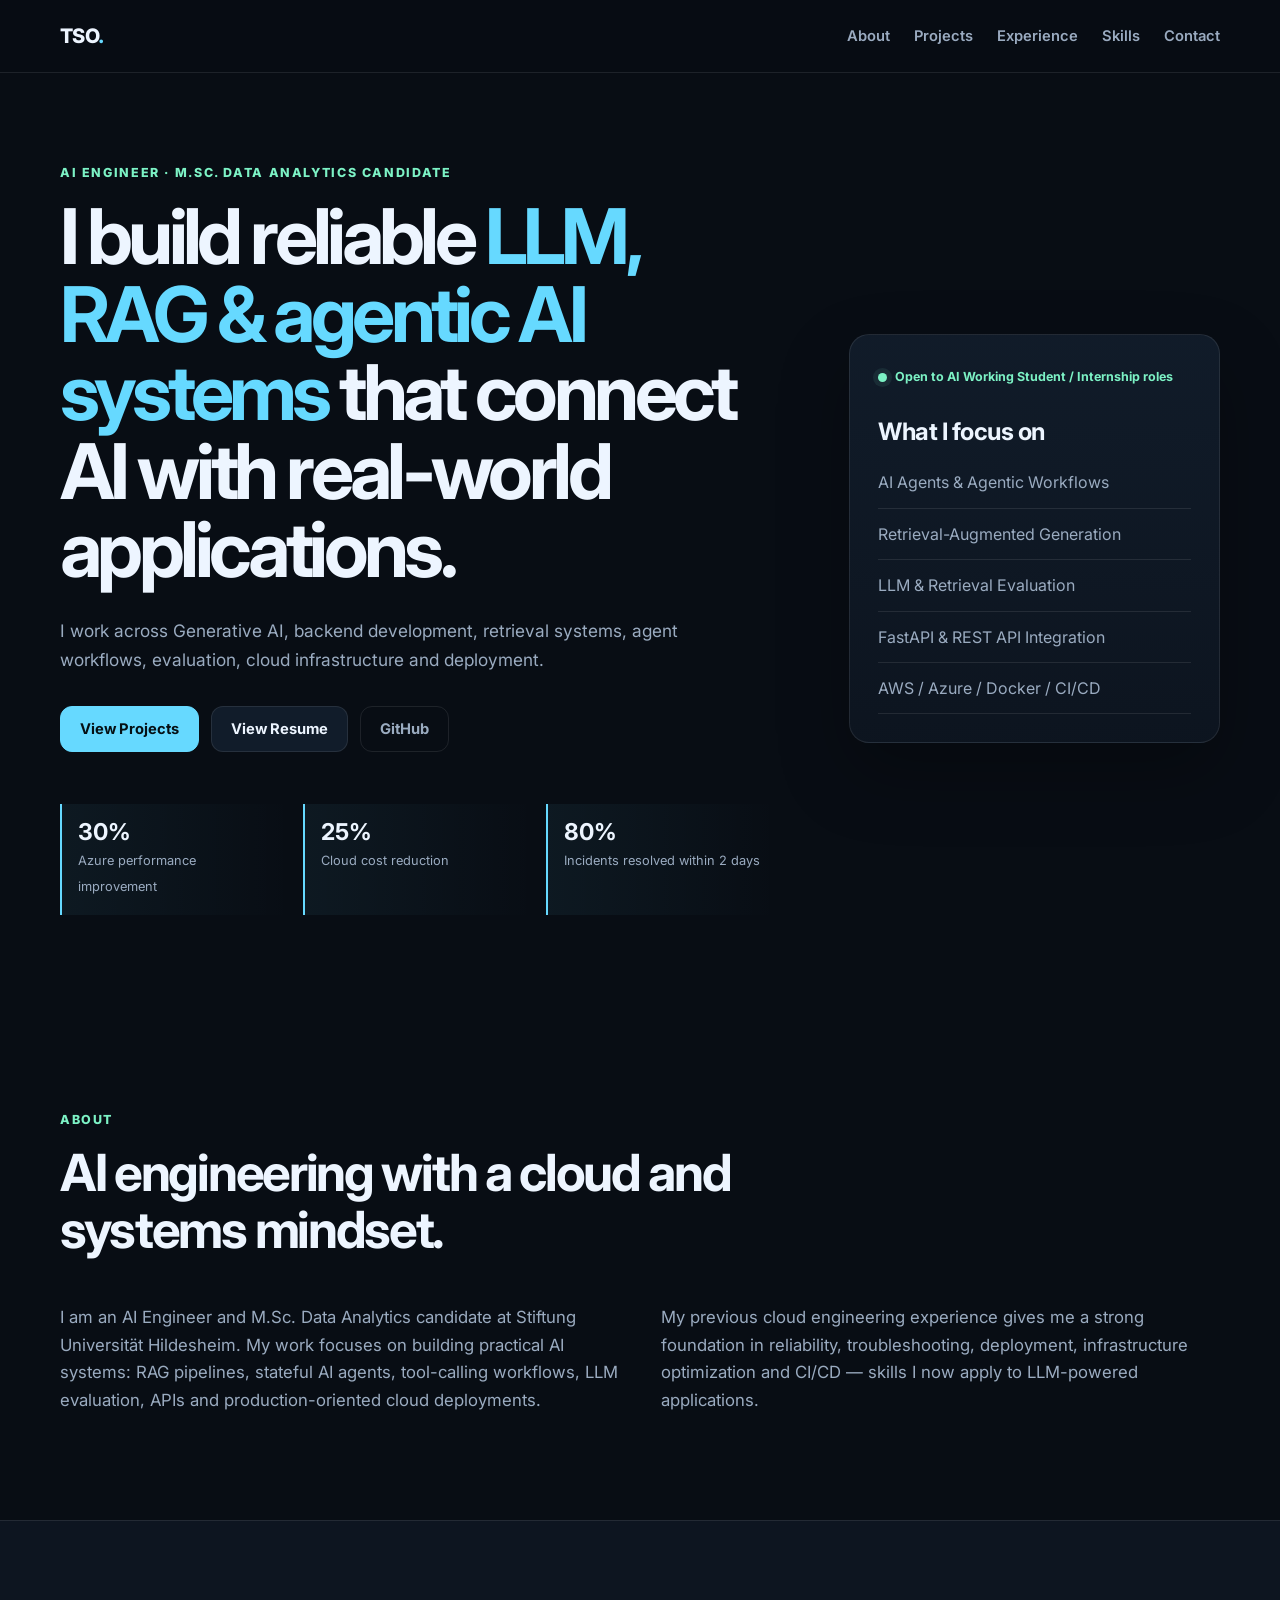
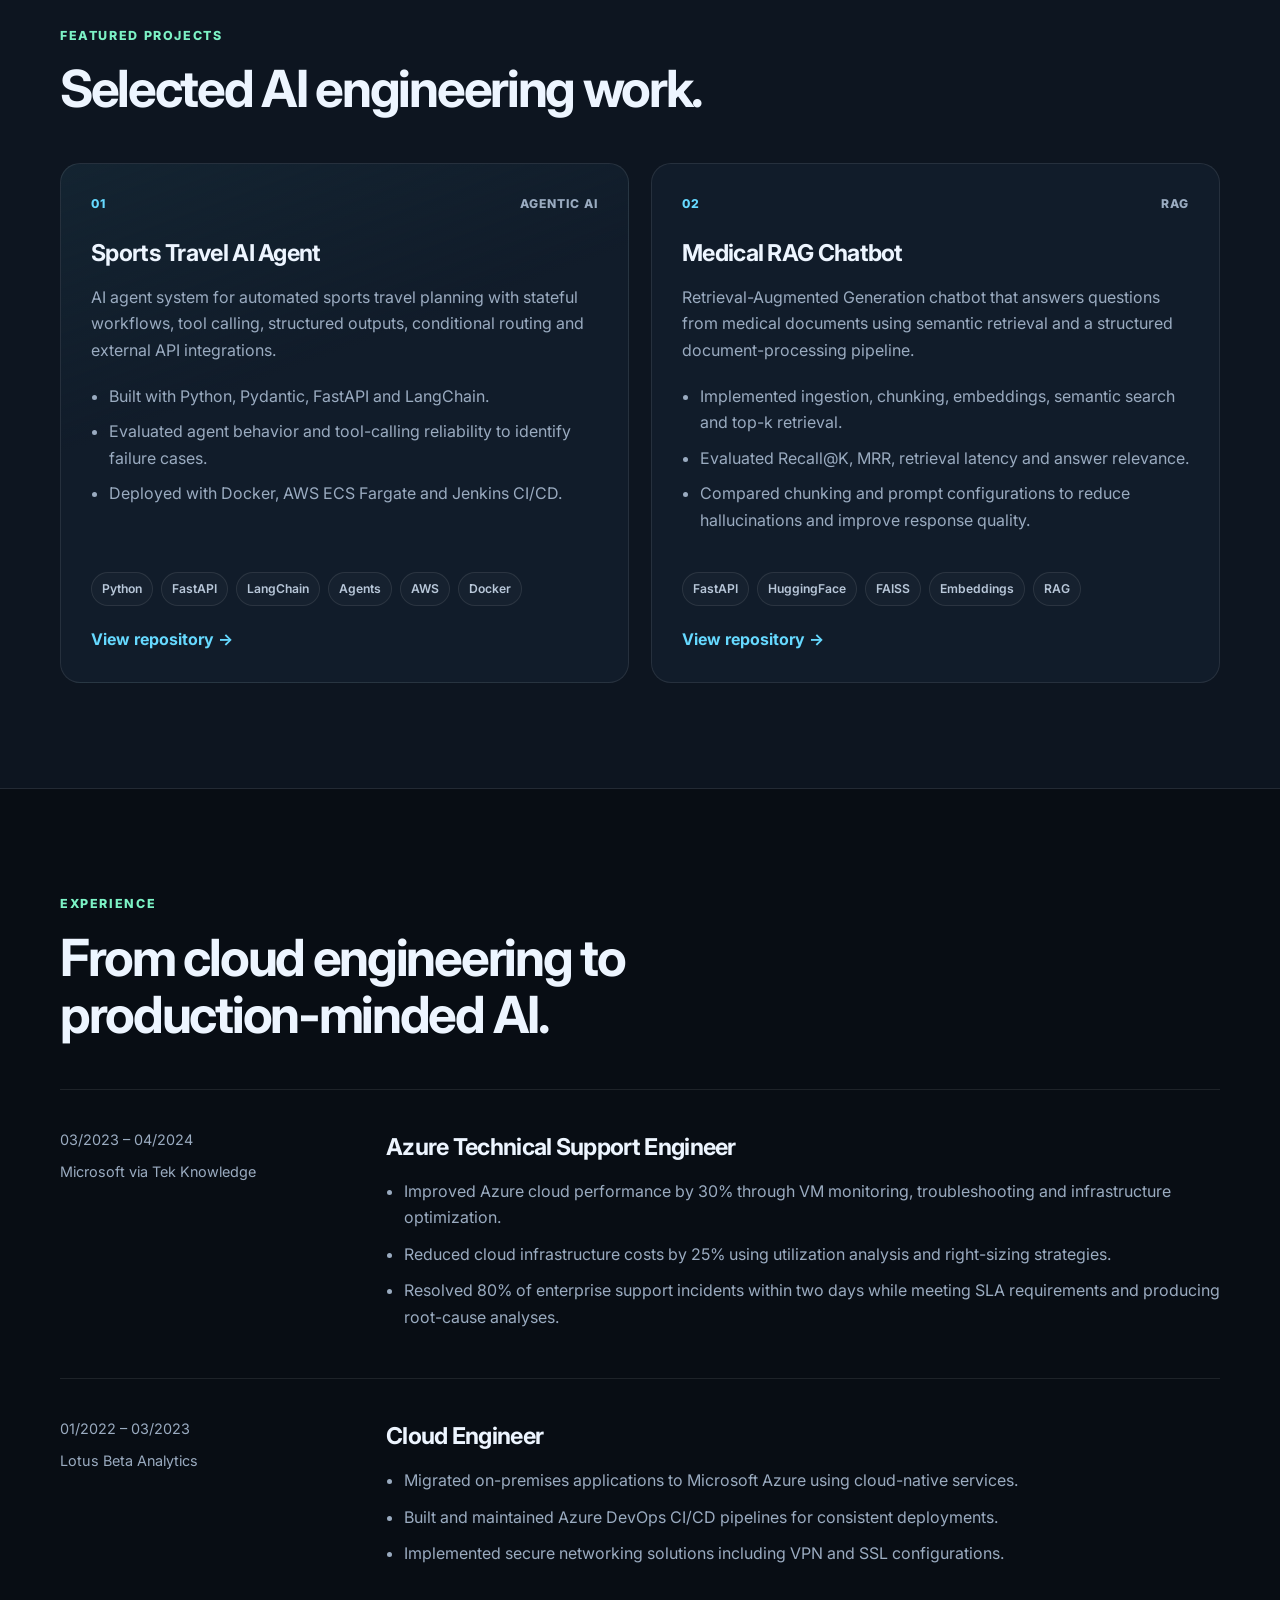
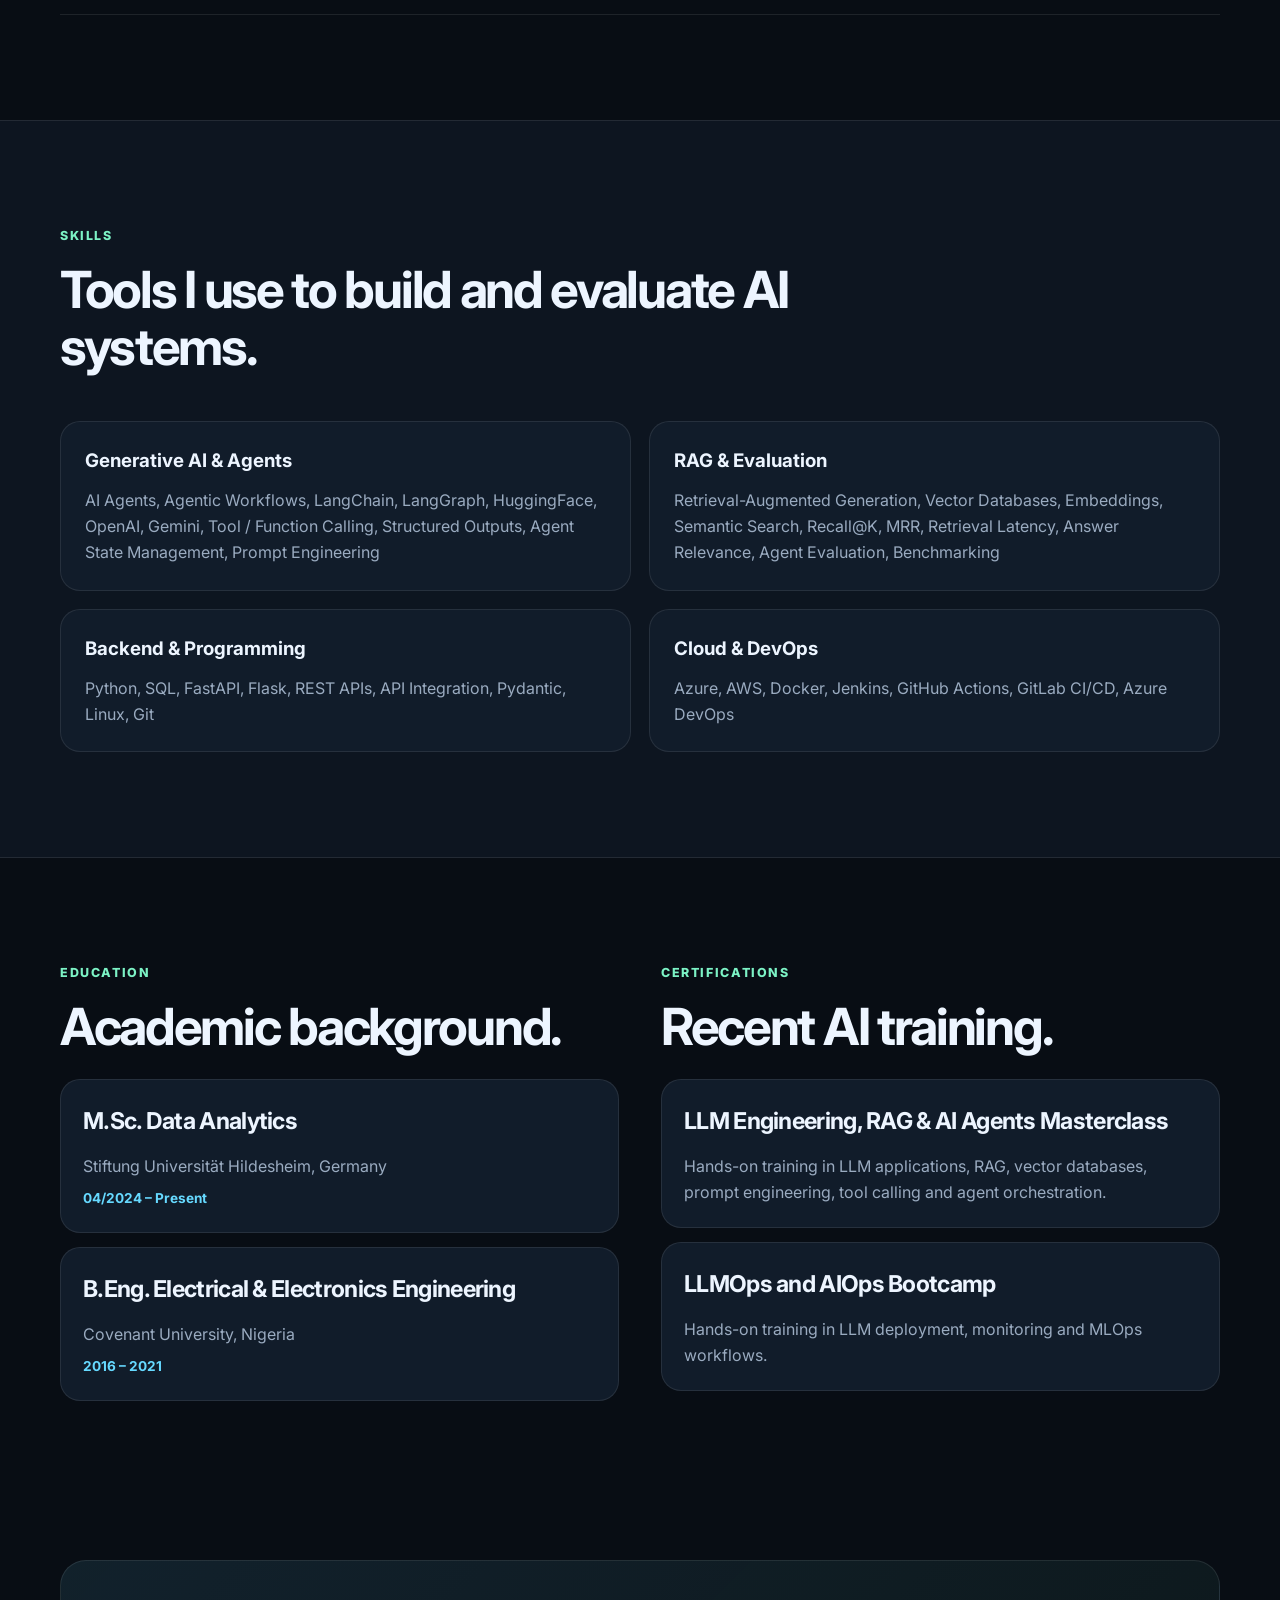
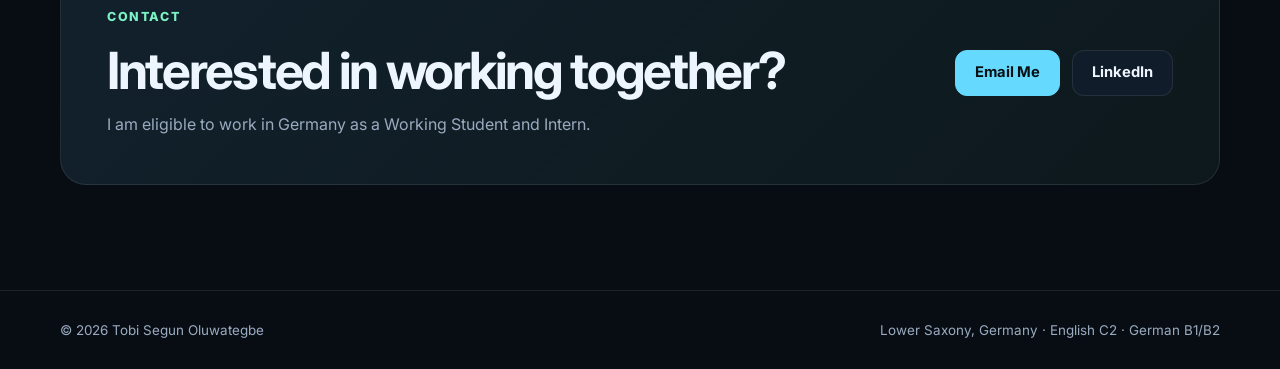
==== commit dde304b6: "Update index.html" ====
--- a/index.html
+++ b/index.html
@@ -254,7 +254,7 @@
   <footer>
     <div class="container footer-inner">
       <p>© 2026 Tobi Segun Oluwategbe</p>
-      <p>Lower Saxony, Germany · English C2 · German B2</p>
+      <p>Lower Saxony, Germany · English C2 · German B1/B2</p>
     </div>
   </footer>
 </body>
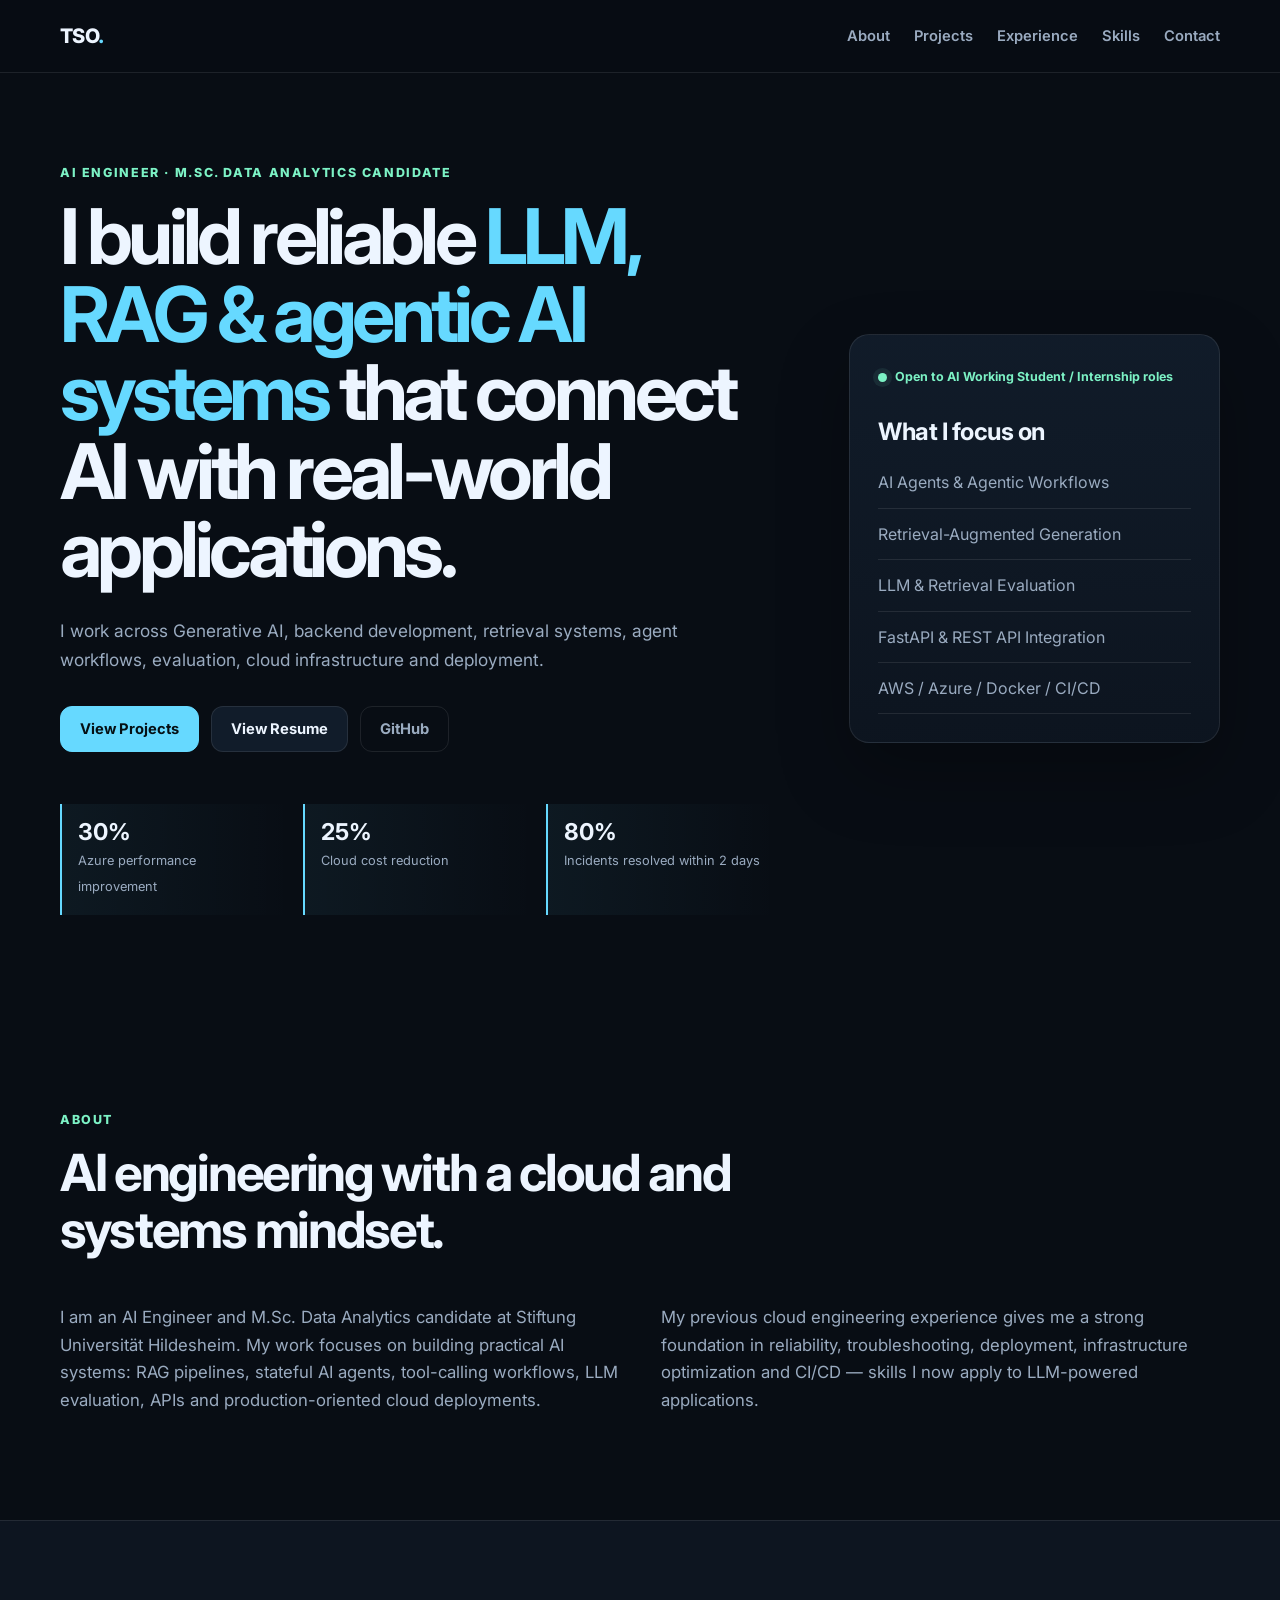
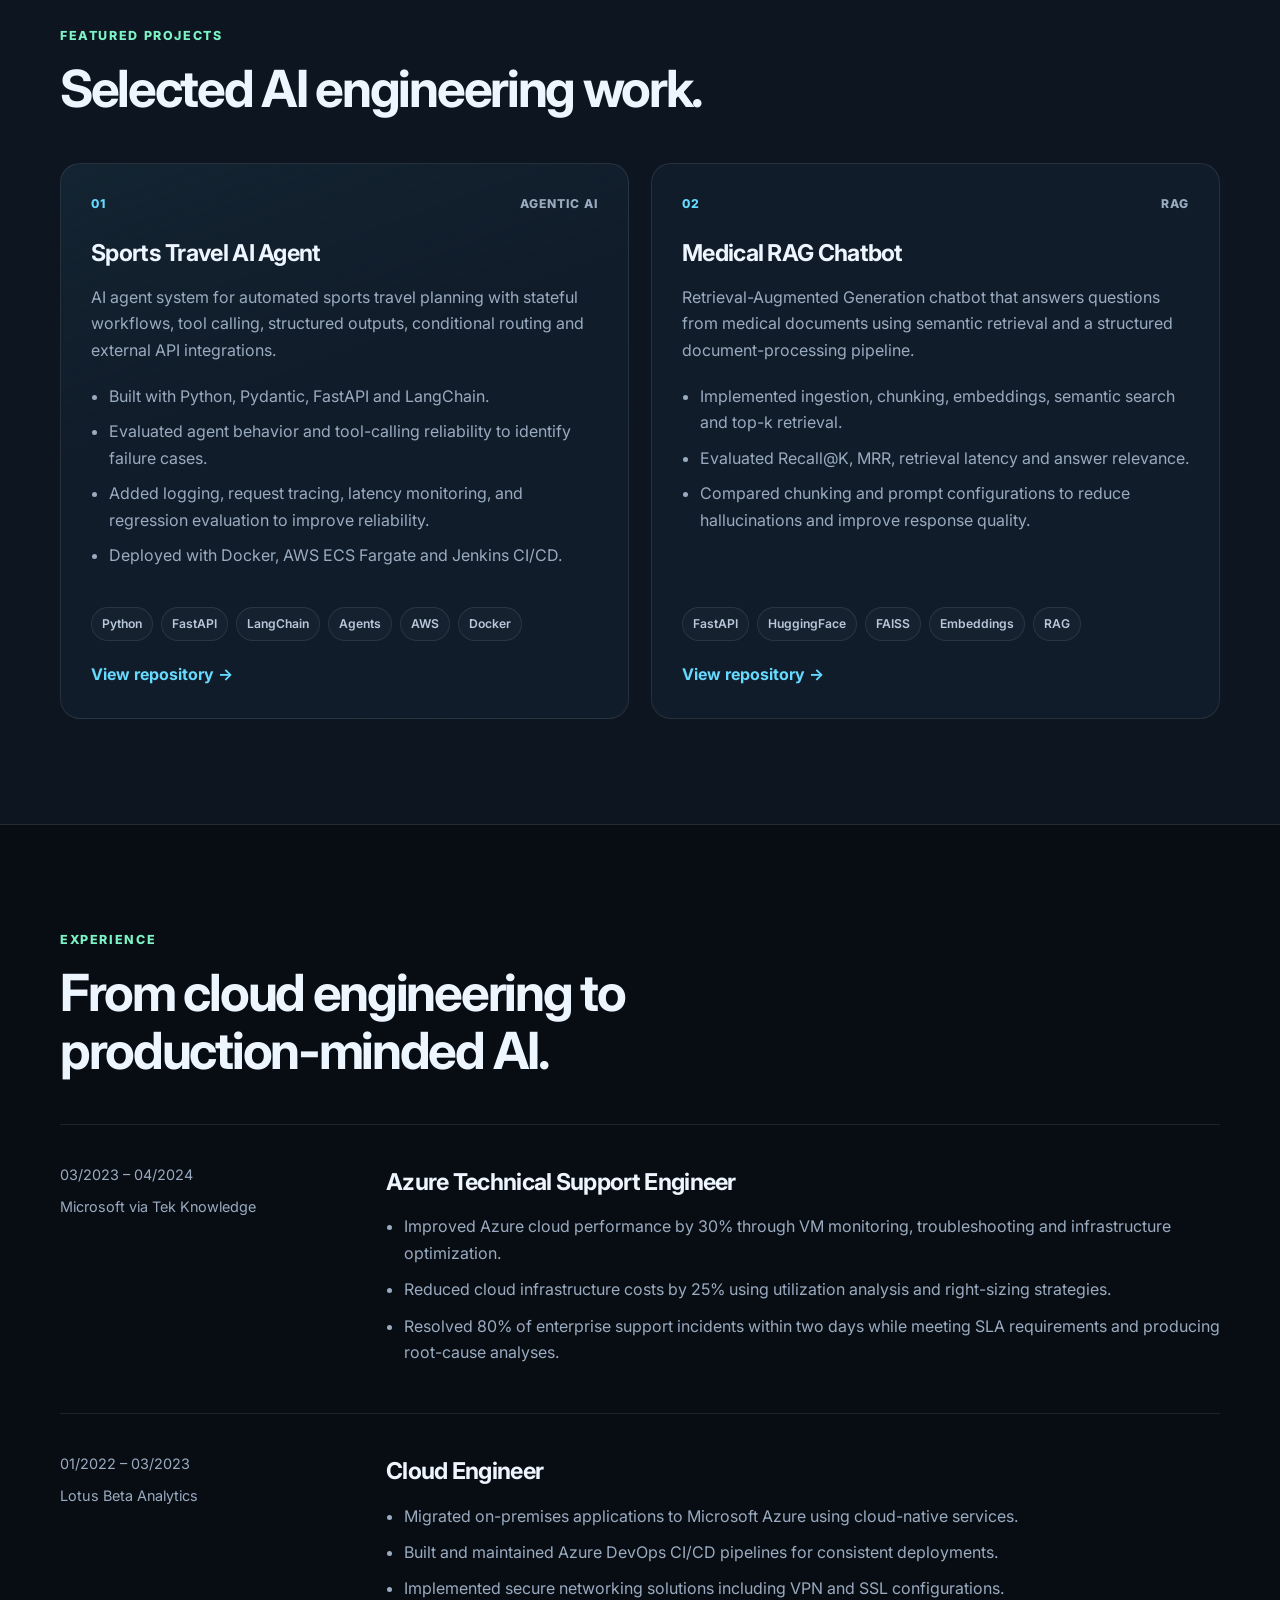
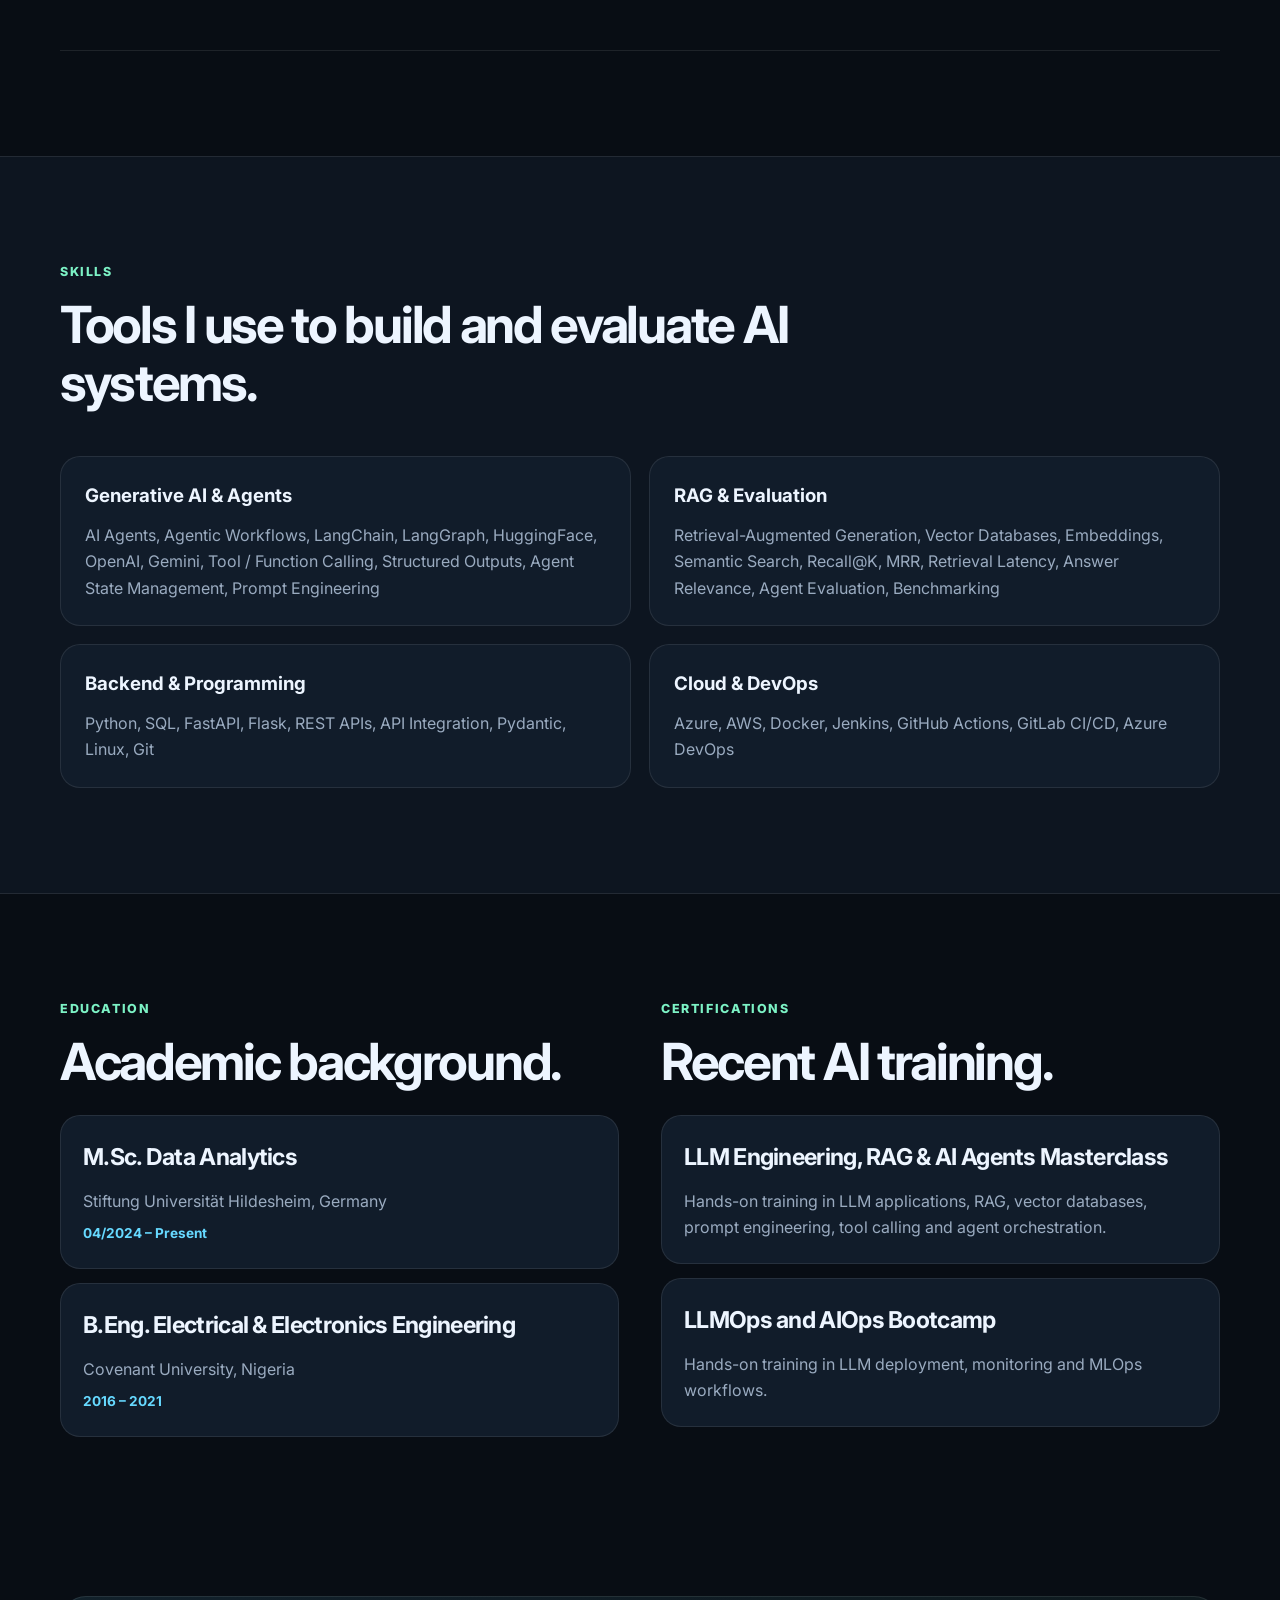
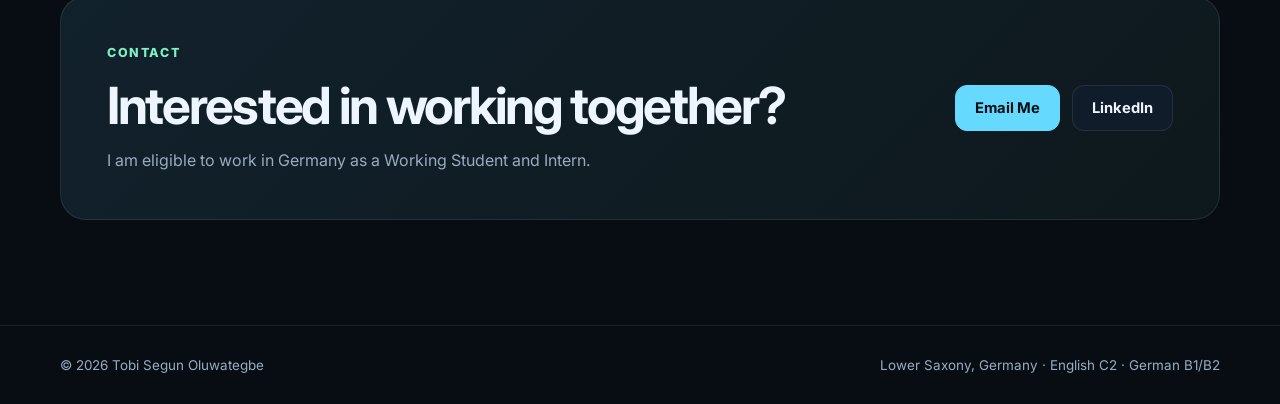
==== commit f4257920: "Update index.html" ====
--- a/index.html
+++ b/index.html
@@ -100,13 +100,14 @@
             </p>
             <ul class="project-points">
               <li>Built with Python, Pydantic, FastAPI and LangChain.</li>
-              <li>Evaluated agent behavior and tool-calling reliability to identify failure cases.</li>
+              <li>Evaluated agent behavior and tool-calling reliability to identify failure cases. </li>
+                <li>Added logging, request tracing, latency monitoring, and regression evaluation to improve reliability.</li>
               <li>Deployed with Docker, AWS ECS Fargate and Jenkins CI/CD.</li>
             </ul>
             <div class="tech-list">
               <span>Python</span><span>FastAPI</span><span>LangChain</span><span>Agents</span><span>AWS</span><span>Docker</span>
             </div>
-            <a class="text-link" href="https://github.com/tegbetobi/Sports_Travel_AI_Agent" target="_blank" rel="noopener">View repository →</a>
+            <a class="text-link" href="https://github.com/tegbetobi/Sports_Travel_AI_Agent_V2" target="_blank" rel="noopener">View repository →</a>
           </article>
 
           <article class="project-card">
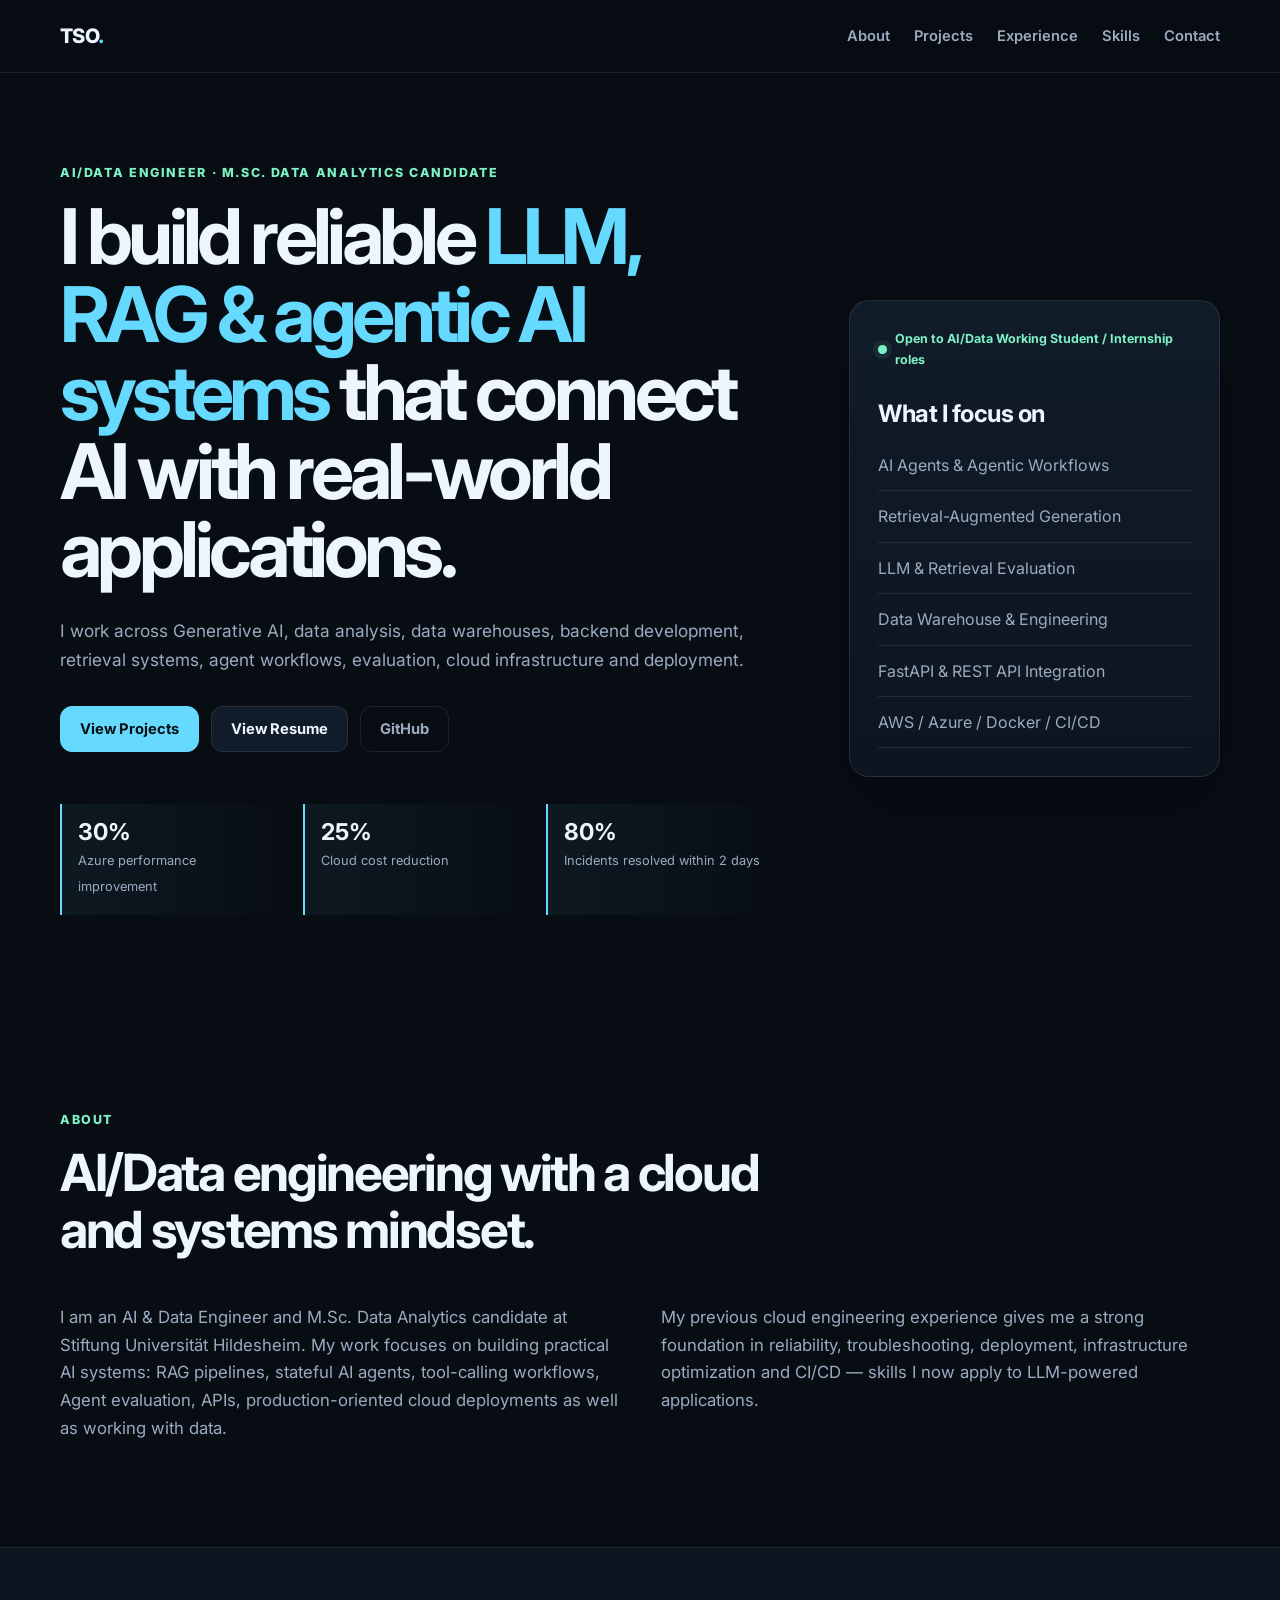
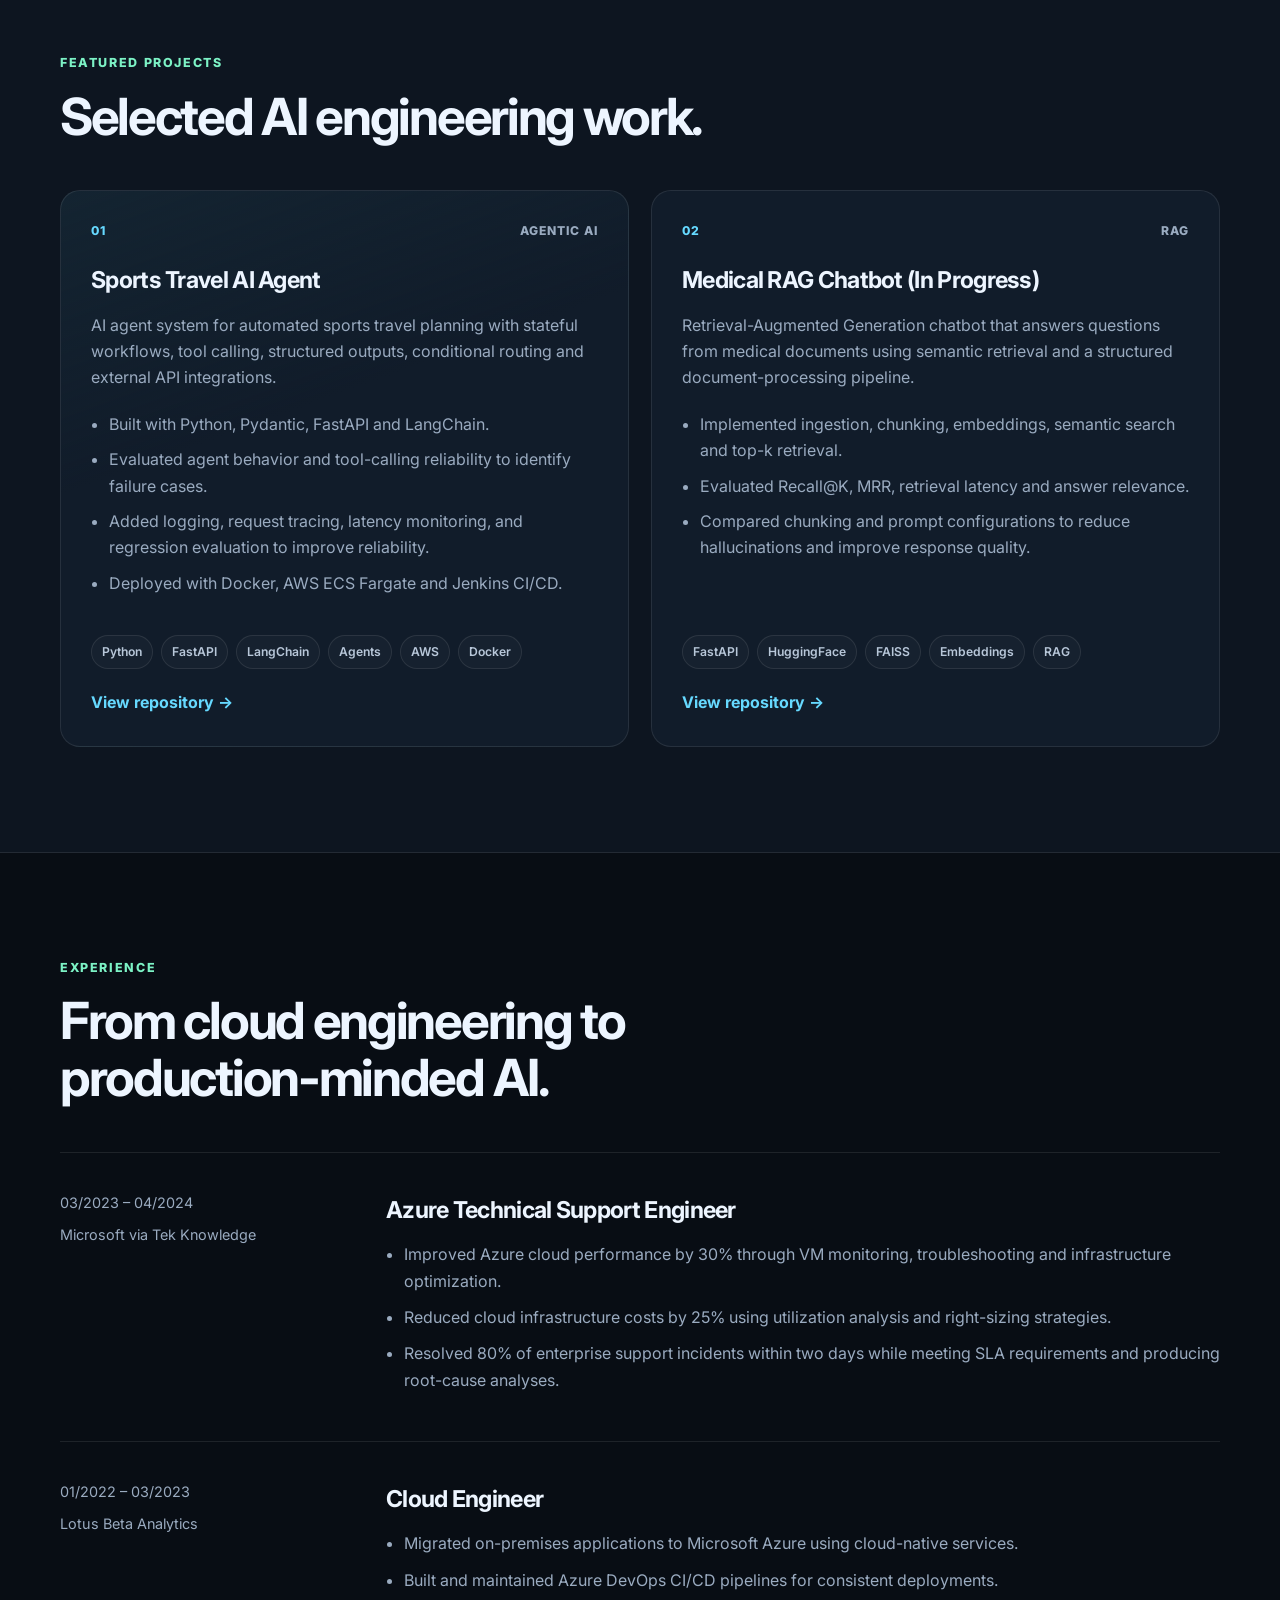
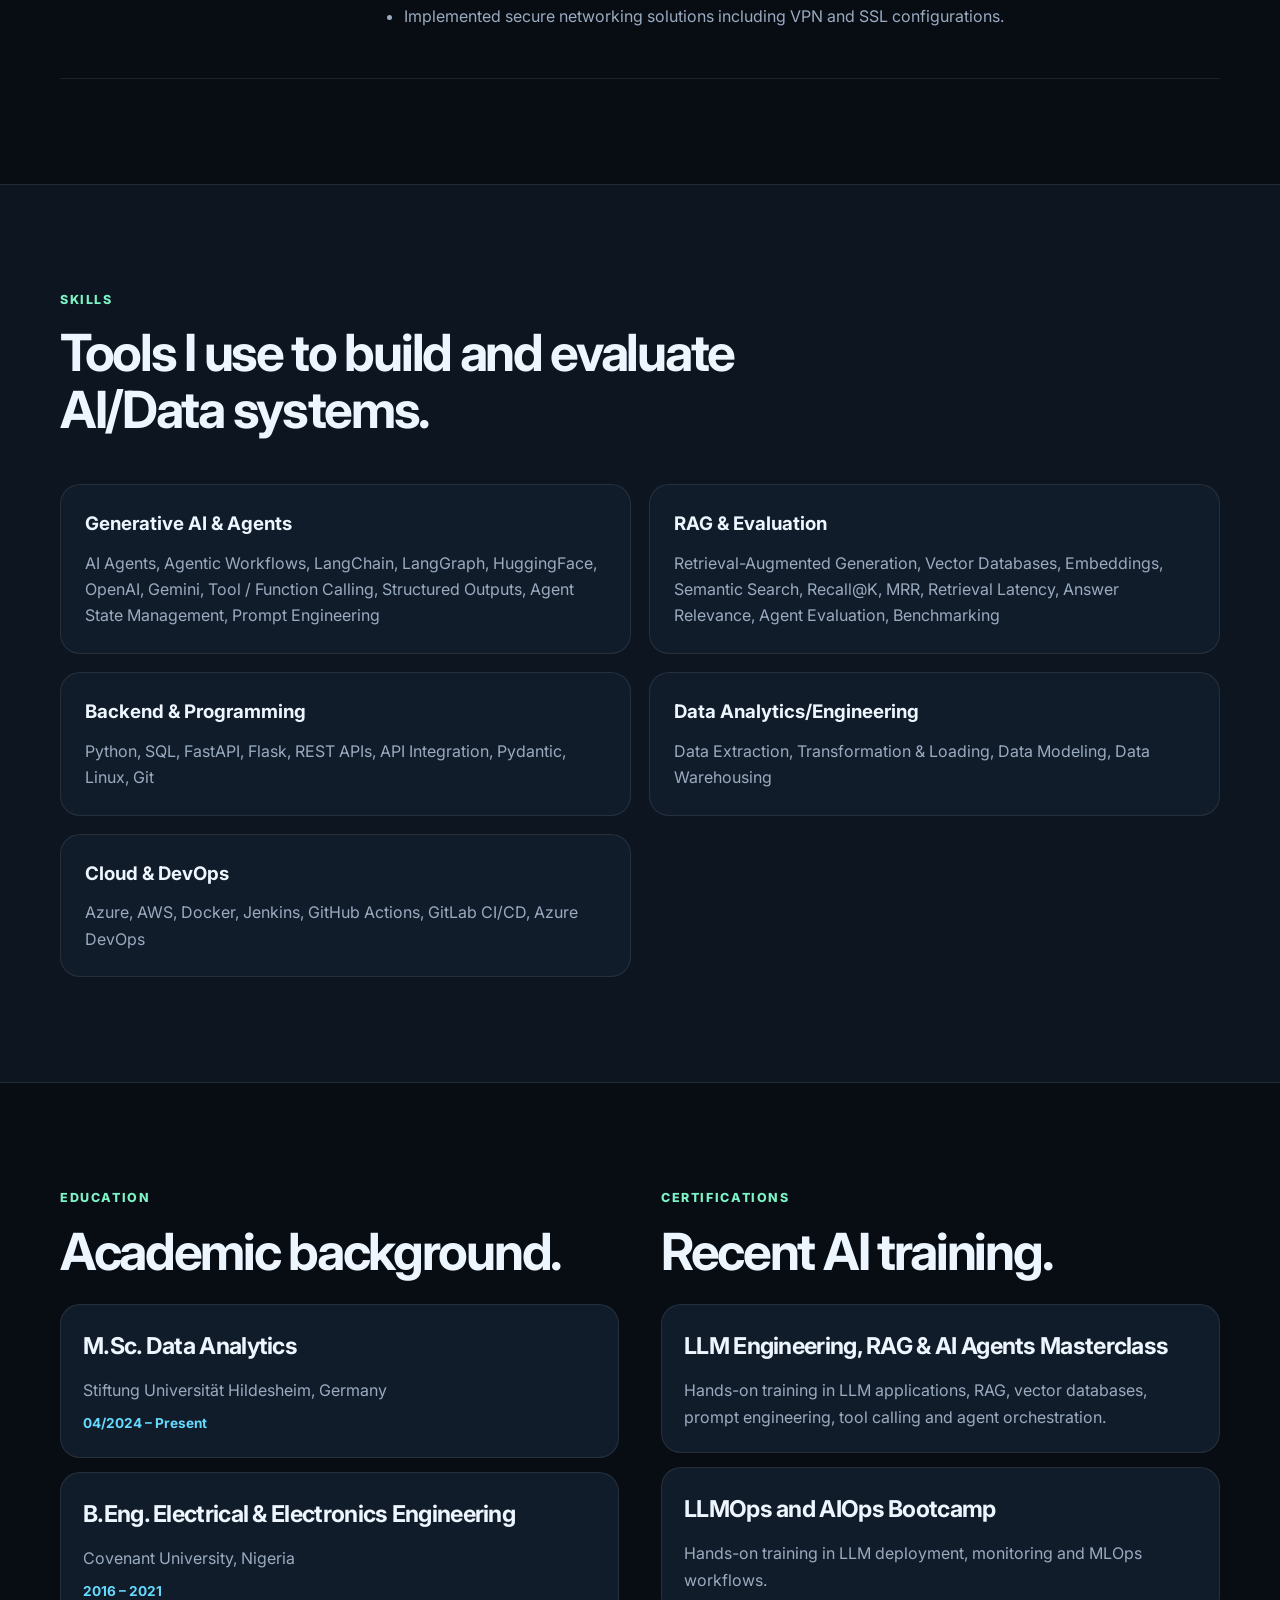
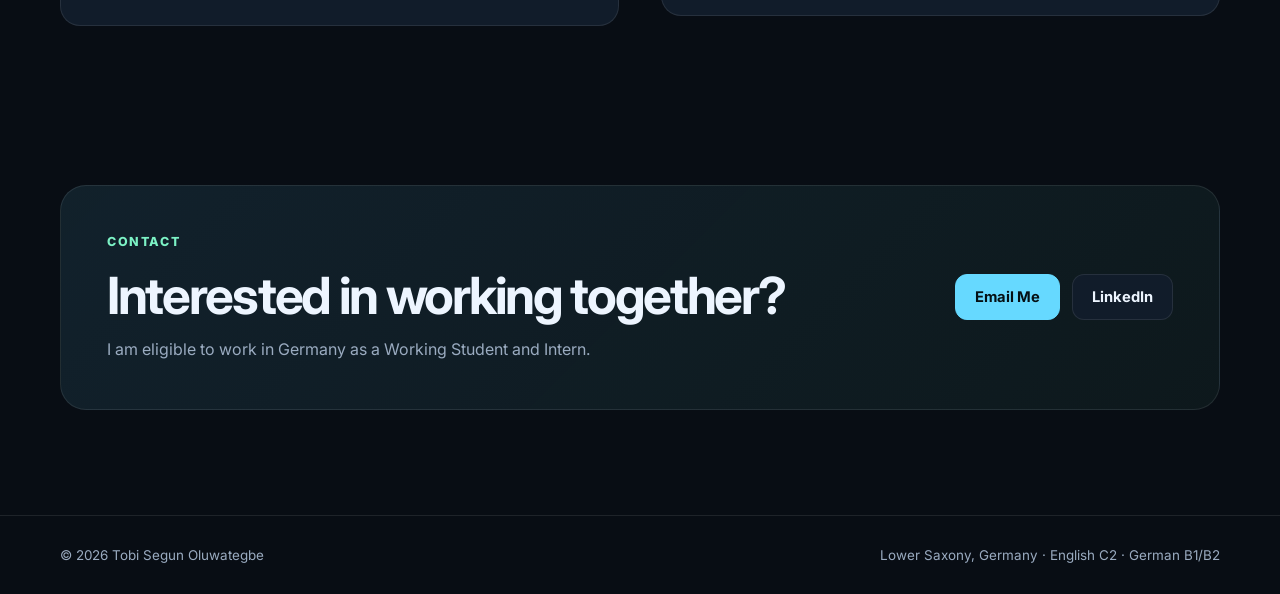
==== commit 40519a87: "Update index.html" ====
--- a/index.html
+++ b/index.html
@@ -3,8 +3,8 @@
 <head>
   <meta charset="UTF-8" />
   <meta name="viewport" content="width=device-width, initial-scale=1.0" />
-  <meta name="description" content="Portfolio of Tobi Segun Oluwategbe — AI Engineer and M.Sc. Data Analytics candidate building RAG, AI agents, and cloud-native AI systems." />
-  <title>Tobi Segun Oluwategbe | AI Engineer</title>
+  <meta name="description" content="Portfolio of Tobi Segun Oluwategbe — AI Engineer and M.Sc. Data Analytics candidate building AI agents, RAG, Data Pipelines, and cloud-native AI systems." />
+  <title>Tobi Segun Oluwategbe | AI/Data Engineer</title>
 
   <link rel="preconnect" href="https://fonts.googleapis.com">
   <link rel="preconnect" href="https://fonts.gstatic.com" crossorigin>
@@ -28,10 +28,10 @@
   <main id="top">
     <section class="hero container">
       <div class="hero-copy">
-        <p class="eyebrow">AI ENGINEER · M.SC. DATA ANALYTICS CANDIDATE</p>
+        <p class="eyebrow">AI/DATA ENGINEER · M.SC. DATA ANALYTICS CANDIDATE</p>
         <h1>I build reliable <span>LLM, RAG & agentic AI systems</span> that connect AI with real-world applications.</h1>
         <p class="hero-text">
-          I work across Generative AI, backend development, retrieval systems, agent workflows,
+          I work across Generative AI, data analysis, data warehouses, backend development, retrieval systems, agent workflows,
           evaluation, cloud infrastructure and deployment.
         </p>
 
@@ -49,12 +49,13 @@
       </div>
 
       <aside class="hero-panel" aria-label="Profile highlights">
-        <div class="status"><span class="status-dot"></span> Open to AI Working Student / Internship roles</div>
+        <div class="status"><span class="status-dot"></span> Open to AI/Data Working Student / Internship roles</div>
         <h2>What I focus on</h2>
         <ul>
           <li>AI Agents & Agentic Workflows</li>
           <li>Retrieval-Augmented Generation</li>
           <li>LLM & Retrieval Evaluation</li>
+          <li>Data Warehouse & Engineering</li>
           <li>FastAPI & REST API Integration</li>
           <li>AWS / Azure / Docker / CI/CD</li>
         </ul>
@@ -64,13 +65,13 @@
     <section id="about" class="section container">
       <div class="section-heading">
         <p class="eyebrow">ABOUT</p>
-        <h2>AI engineering with a cloud and systems mindset.</h2>
+        <h2>AI/Data engineering with a cloud and systems mindset.</h2>
       </div>
       <div class="about-grid">
         <p>
-          I am an AI Engineer and M.Sc. Data Analytics candidate at Stiftung Universität Hildesheim.
+          I am an AI & Data Engineer and M.Sc. Data Analytics candidate at Stiftung Universität Hildesheim.
           My work focuses on building practical AI systems: RAG pipelines, stateful AI agents,
-          tool-calling workflows, LLM evaluation, APIs and production-oriented cloud deployments.
+          tool-calling workflows, Agent evaluation, APIs, production-oriented cloud deployments as well as working with data.
         </p>
         <p>
           My previous cloud engineering experience gives me a strong foundation in reliability,
@@ -115,7 +116,7 @@
               <span class="project-number">02</span>
               <span class="project-type">RAG</span>
             </div>
-            <h3>Medical RAG Chatbot</h3>
+            <h3>Medical RAG Chatbot (In Progress)</h3>
             <p>
               Retrieval-Augmented Generation chatbot that answers questions from medical documents
               using semantic retrieval and a structured document-processing pipeline.
@@ -177,7 +178,7 @@
       <div class="container">
         <div class="section-heading">
           <p class="eyebrow">SKILLS</p>
-          <h2>Tools I use to build and evaluate AI systems.</h2>
+          <h2>Tools I use to build and evaluate AI/Data systems.</h2>
         </div>
 
         <div class="skills-grid">
@@ -192,6 +193,10 @@
           <div class="skill-card">
             <h3>Backend & Programming</h3>
             <p>Python, SQL, FastAPI, Flask, REST APIs, API Integration, Pydantic, Linux, Git</p>
+          </div>
+          <div class="skill-card">
+            <h3>Data Analytics/Engineering</h3>
+            <p>Data Extraction, Transformation & Loading, Data Modeling, Data Warehousing</p>
           </div>
           <div class="skill-card">
             <h3>Cloud & DevOps</h3>
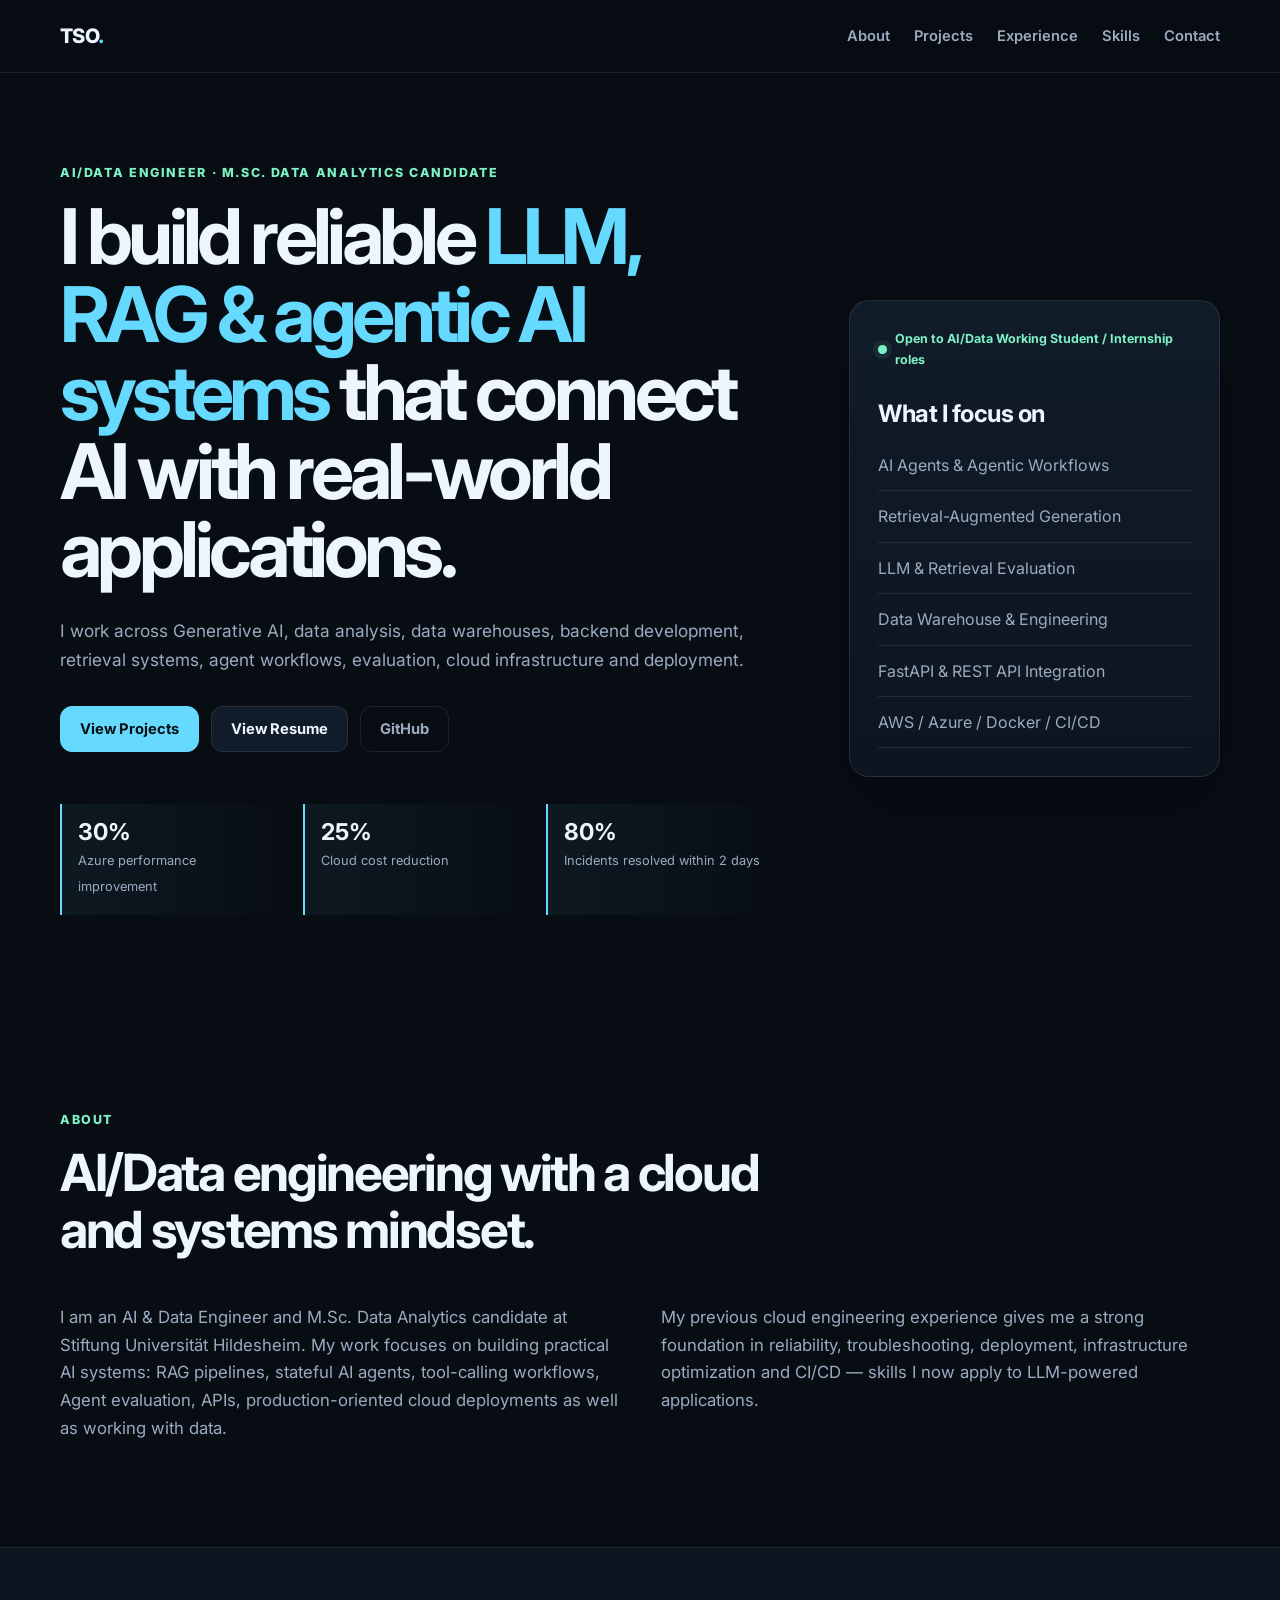
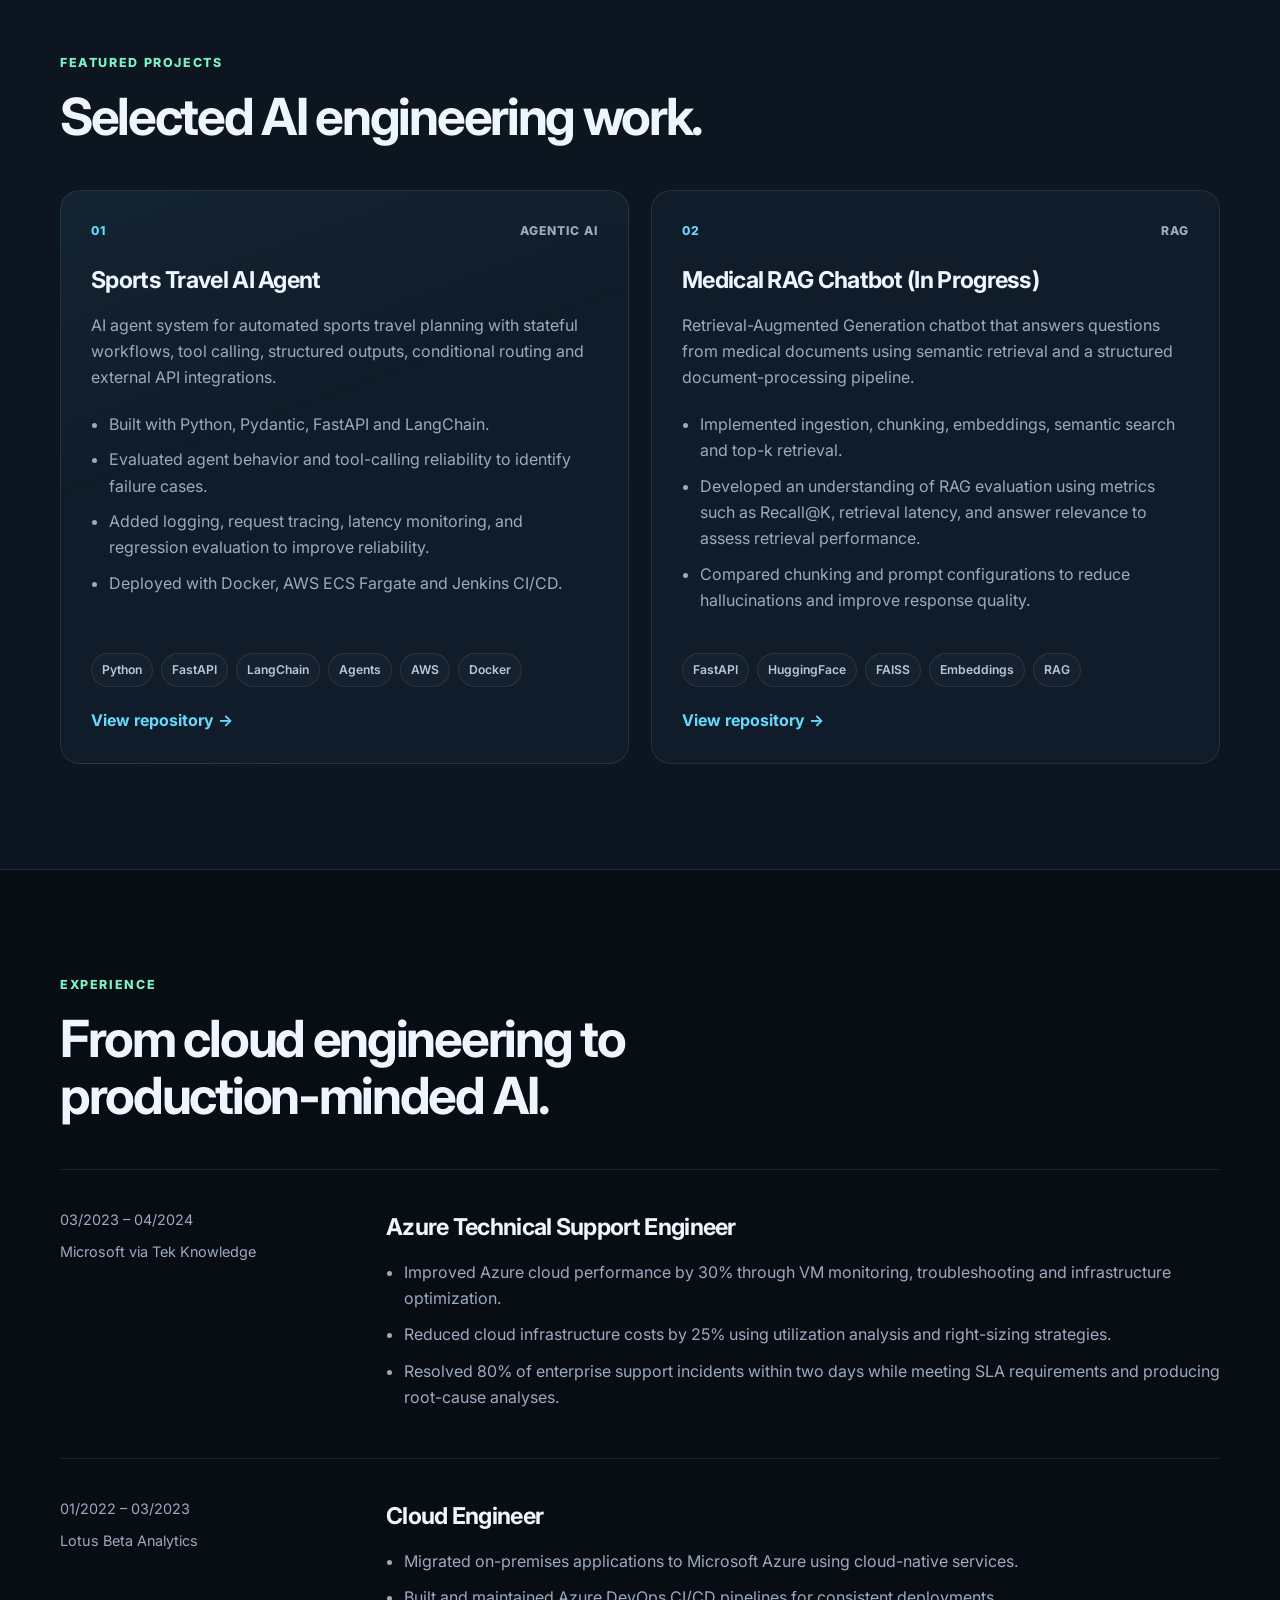
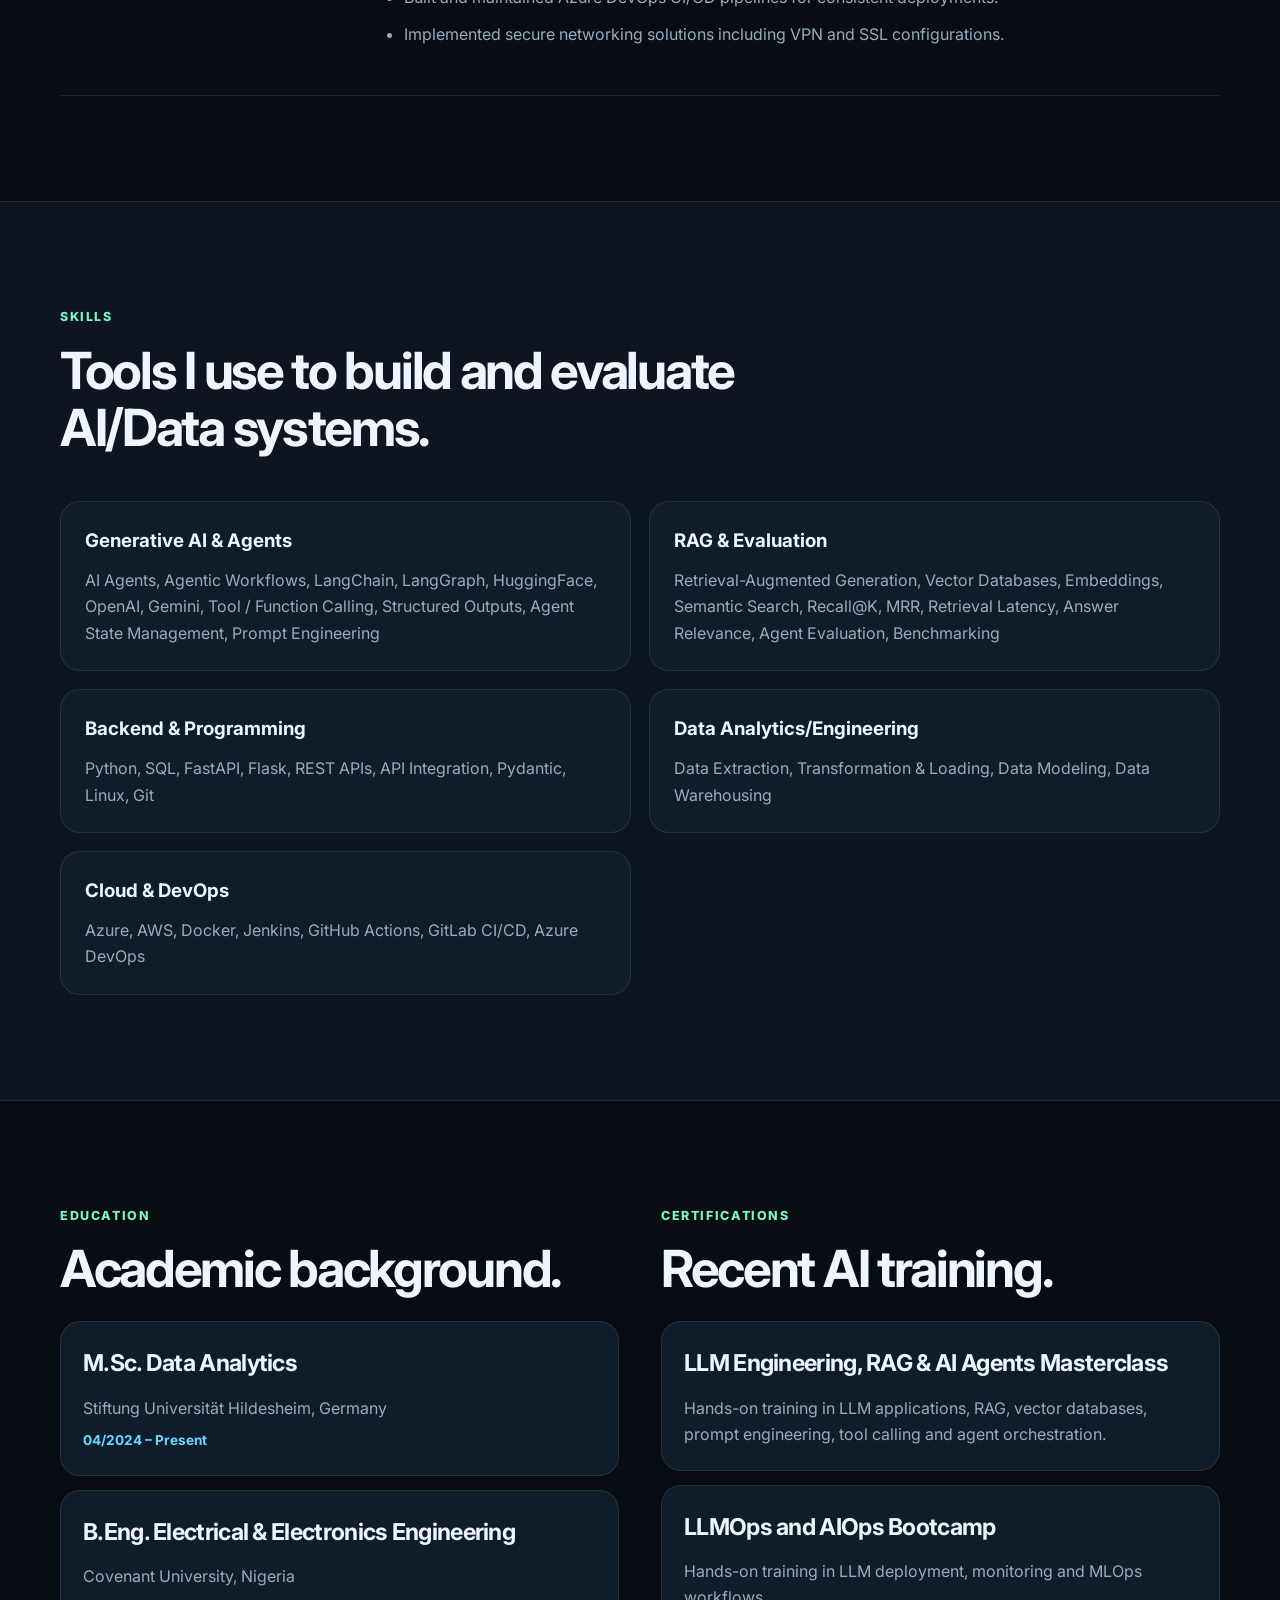
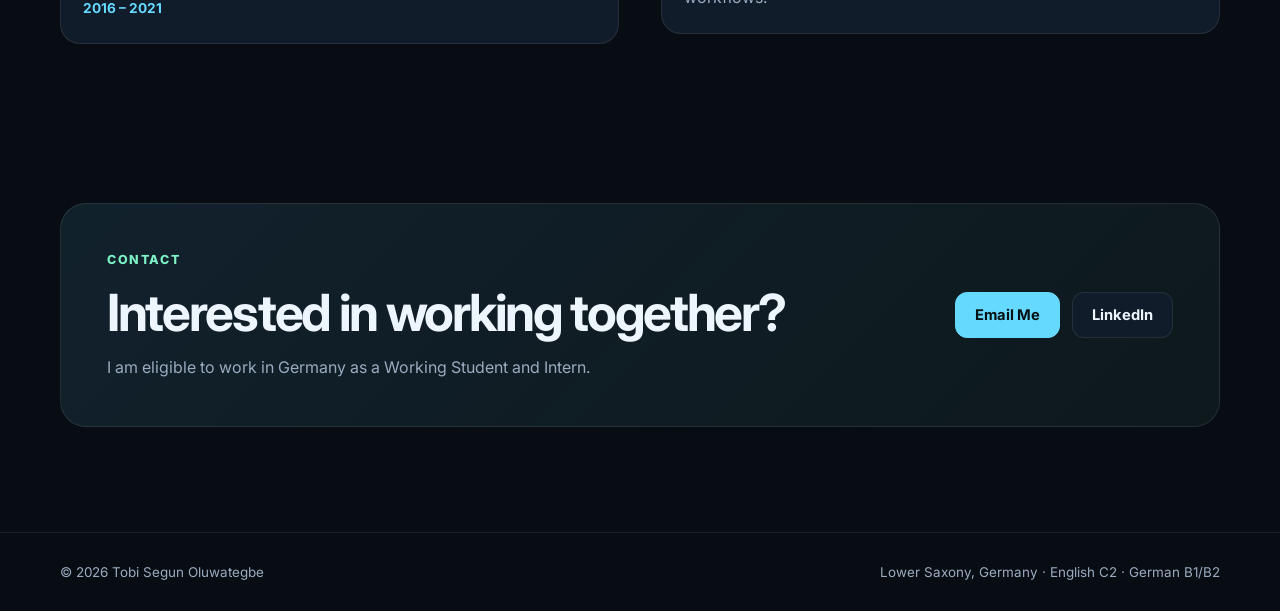
==== commit 4062e889: "Update index.html" ====
--- a/index.html
+++ b/index.html
@@ -123,7 +123,7 @@
             </p>
             <ul class="project-points">
               <li>Implemented ingestion, chunking, embeddings, semantic search and top-k retrieval.</li>
-              <li>Evaluated Recall@K, MRR, retrieval latency and answer relevance.</li>
+              <li>Developed an understanding of RAG evaluation using metrics such as Recall@K, retrieval latency, and answer relevance to assess retrieval performance.</li>
               <li>Compared chunking and prompt configurations to reduce hallucinations and improve response quality.</li>
             </ul>
             <div class="tech-list">
